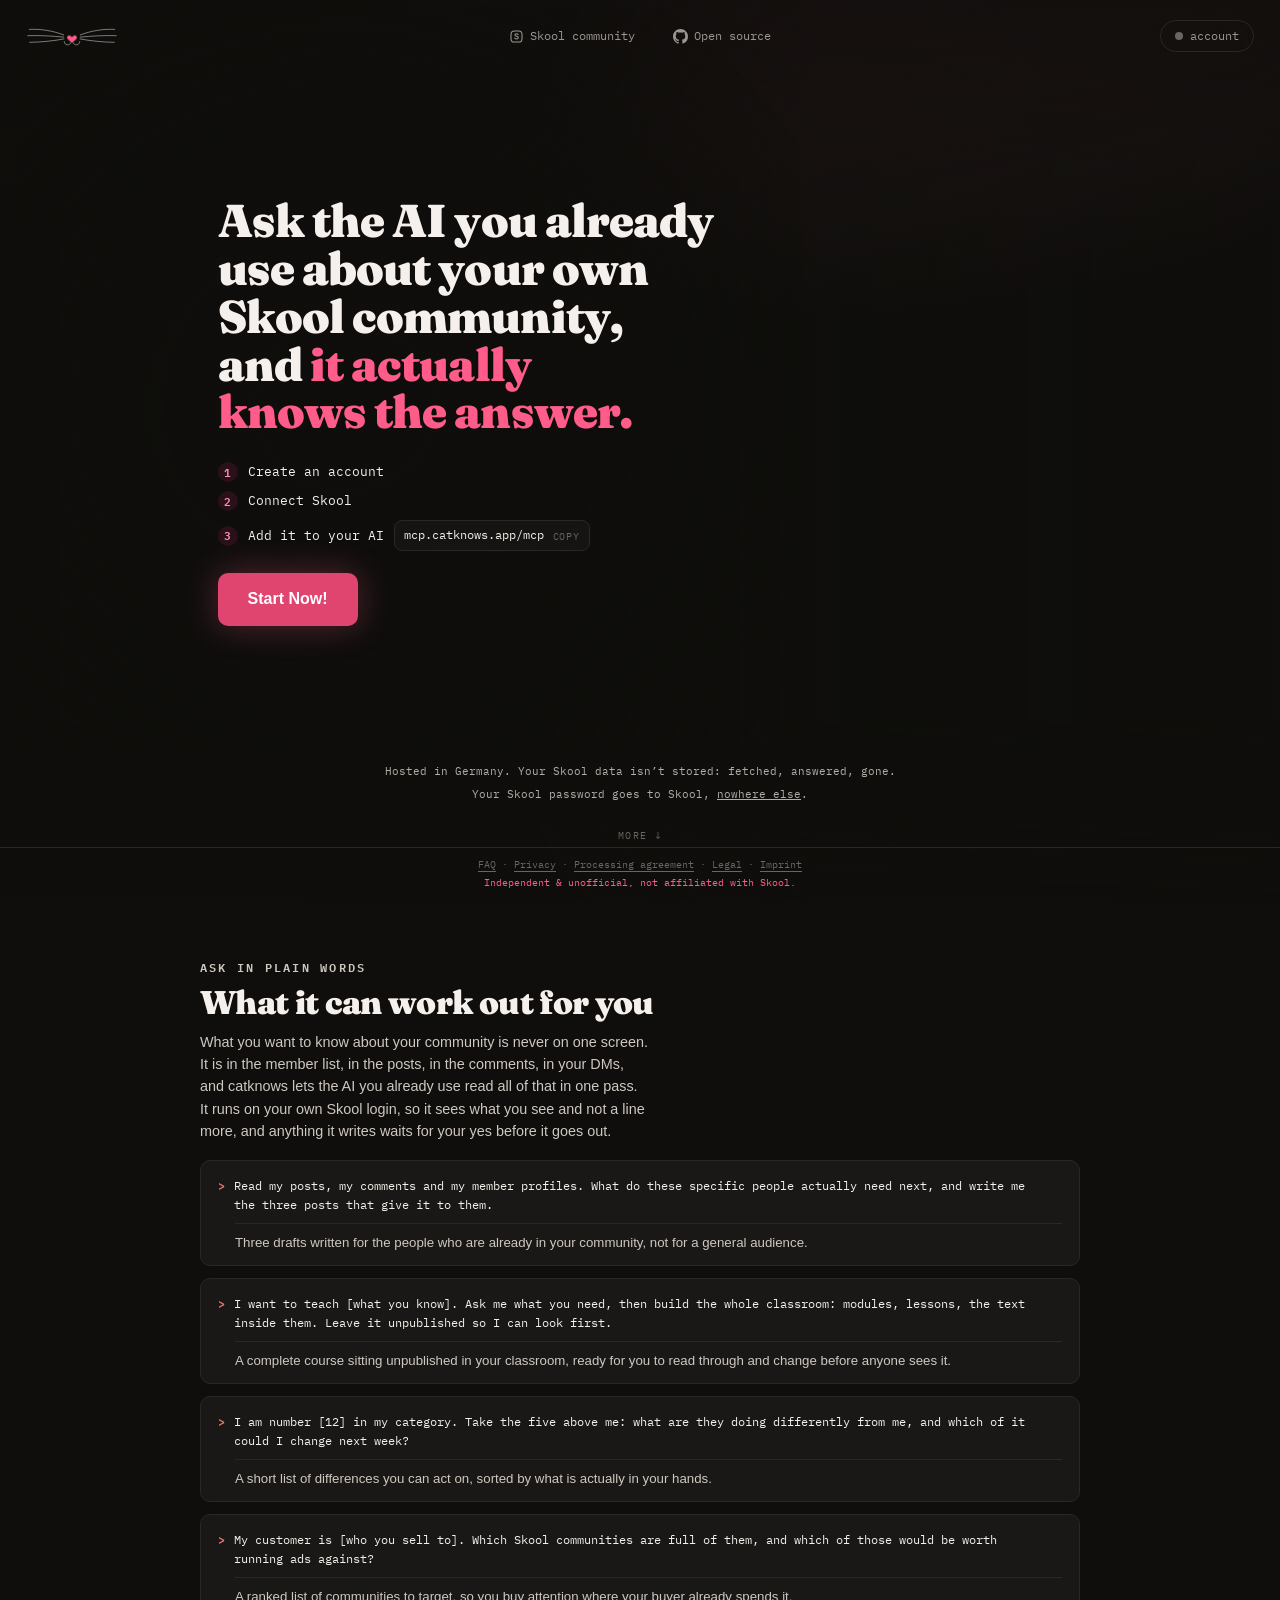
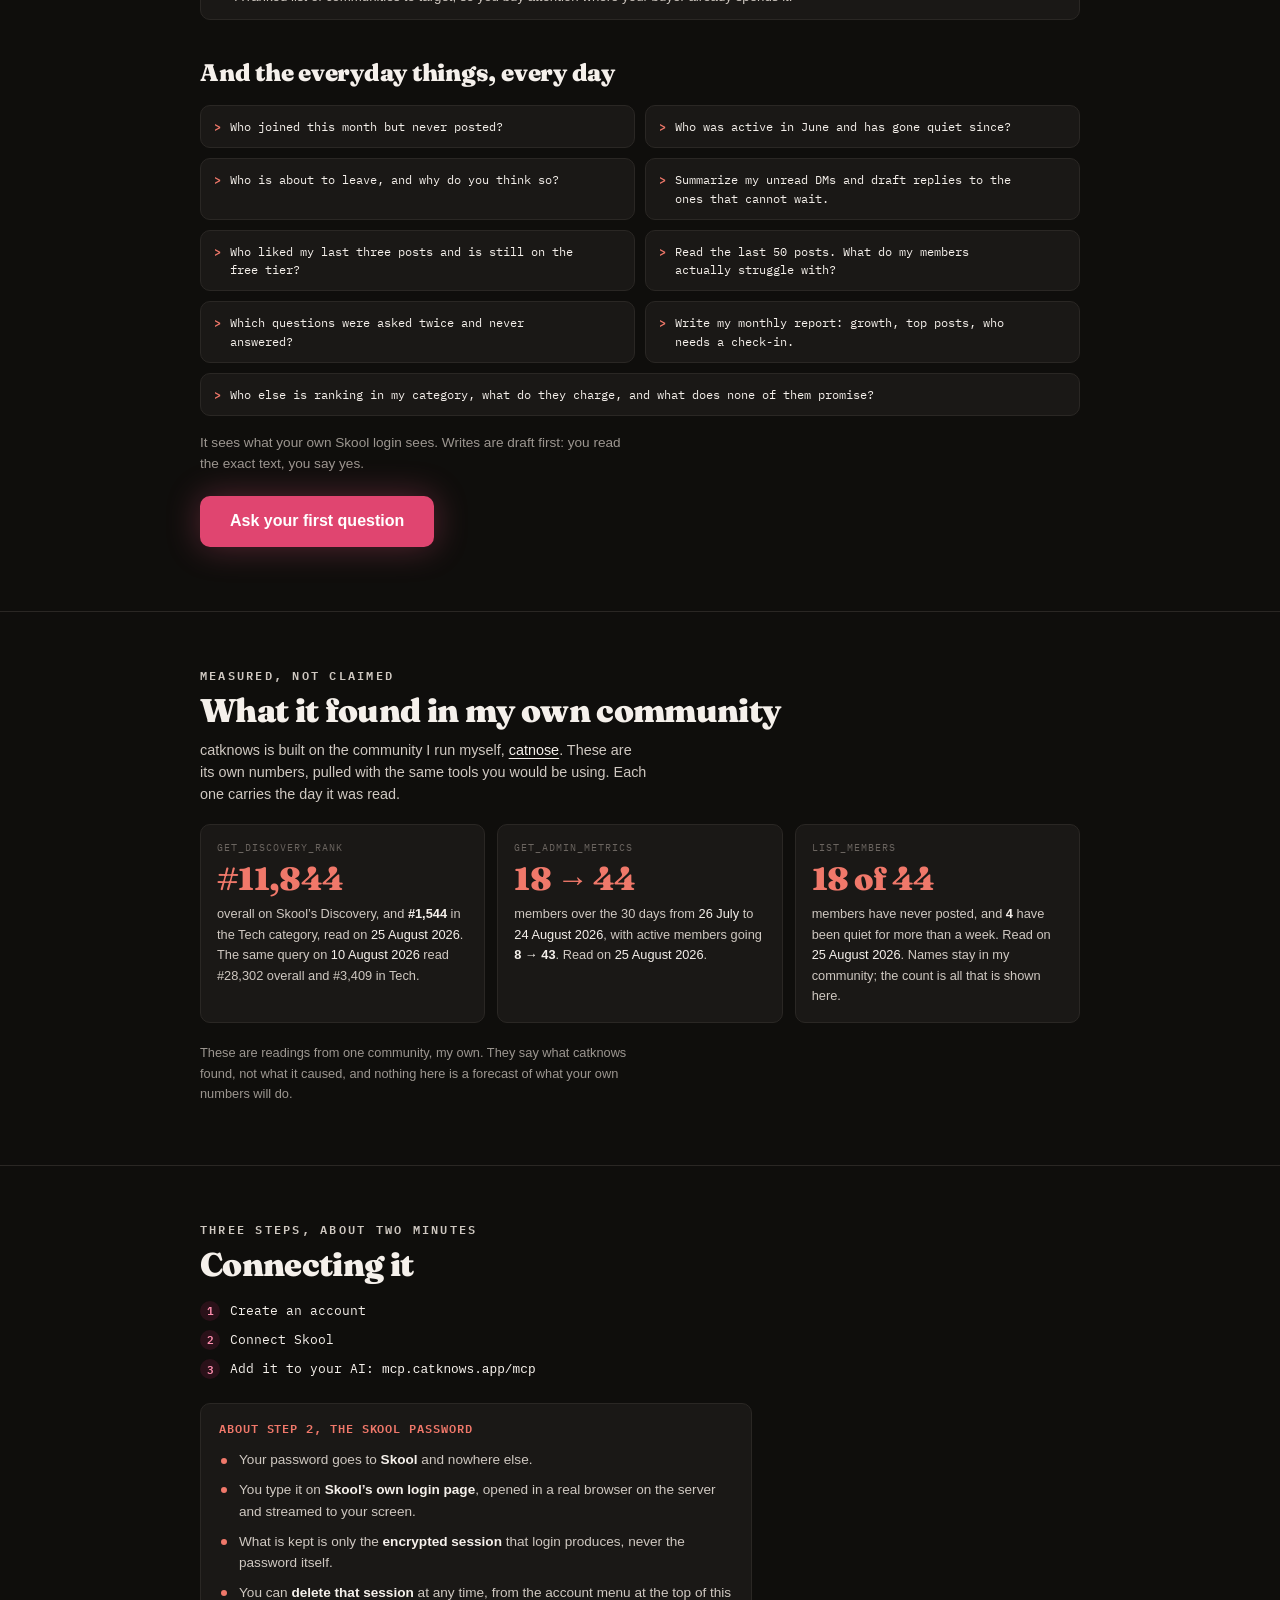
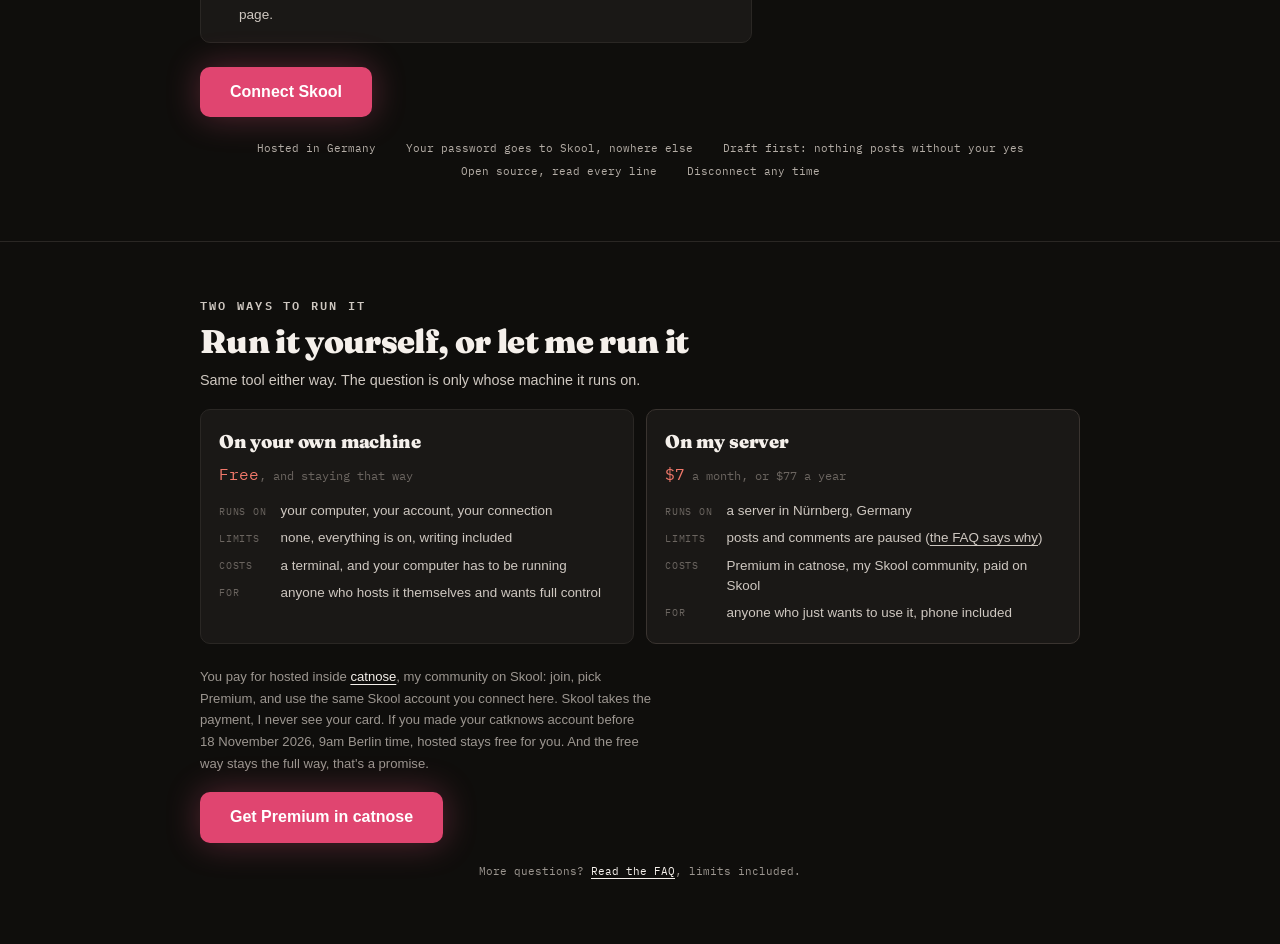
==== deploy/web/index.html @ d08eaffe "web: signed-in visitors without Skool get the connect window from the big buttons, not the registrat" ====
<!DOCTYPE html>
<html lang="en">
<head>
<meta charset="UTF-8">
<meta name="viewport" content="width=device-width, initial-scale=1.0">
<title>catknows. Your Skool data, in your AI</title>
<meta name="description" content="catknows connects your Skool community to the AI you already use. Free while in testing, open source, hosted in Germany. Sign up, confirm your email, connect Skool.">
<style>
/* Tokens: catknows Style Guide v3 (nimcat/docs/design/catknows_style_guide.md)
   §3.1 brand, §3.2 semantic, §3.3 warm-dark neutrals, §3.4 hero glow, §19 dark
   is the default for the website. Fonts per the 2026-08-08 brand data sheet:
   Fraunces (display) + IBM Plex Mono — embedded as data URIs, no CDN (GDPR). */
@font-face {
  font-family: "Fraunces";
  font-weight: 900;
  font-display: swap;
  src: url([data-uri]) format("woff2");
}
@font-face {
  font-family: "IBM Plex Mono";
  font-weight: 400;
  font-display: swap;
  src: url([data-uri]) format("woff2");
}
@font-face {
  font-family: "IBM Plex Mono";
  font-weight: 600;
  font-display: swap;
  src: url([data-uri]) format("woff2");
}
:root {
  --bg: #0F0E0C;
  --card: #1A1816;
  --line: #2A2724;
  --ink: #F5F0EB;
  --dim: #9C9690;
  --muted: #6B6560;
  --brand: #FF5C8A;
  --brand-deep: #E04570;   /* wordmark accent; CTA ground so white text clears 3:1 */
  --coral: #F0786A;        /* "signal from darkness" — the numbers */
  --ok: #2F9E44;
  --warn: #F08C00;
  --serif: "Fraunces", Georgia, serif;
  --mono: "IBM Plex Mono", ui-monospace, Consolas, monospace;
  --ease: cubic-bezier(0.16, 1, 0.3, 1);
}
* { margin: 0; padding: 0; box-sizing: border-box; }
html { height: 100%; }
body {
  min-height: 100dvh;
  display: flex; flex-direction: column;
  font-family: -apple-system, BlinkMacSystemFont, "Segoe UI", sans-serif;
  background:
    radial-gradient(ellipse 120% 70% at 50% -12%,
      rgba(255, 92, 138, 0.10), rgba(240, 120, 106, 0.05) 42%, transparent 70%),
    var(--bg);
  color: var(--ink);
  line-height: 1.55;
}

/* -- the background clip: plays once, then holds its last frame ----------- */
/* Two stacked copies. The clip drifts brighter from start to end, so it has no
   frame that matches its own first one — no cut can hide that. Instead the
   second copy fades in over the last second while the first fades out, and
   they swap roles forever. */
.bg-video {
  position: fixed; inset: 0; width: 100%; height: 100%;
  object-fit: cover; z-index: -2;
  opacity: 0; transition: opacity 900ms linear;
  will-change: opacity;
}
.bg-video.on { opacity: 1; }
.bg-video {
  /* Phones crop to the cat and the desk lamp glow, pushing the clip's own
     chat window off-frame — the copy sits there. Wide screens re-centre. */
  object-position: 50% 88%;
}
@media (min-width: 980px) { .bg-video { object-position: center; } }
/* Two layers: an overall dim, plus a heavier wash on the side the copy sits
   on, so the headline stays readable over the clip's own chat window. */
.bg-veil {
  position: fixed; inset: 0; z-index: -1;
  background:
    linear-gradient(to bottom, rgba(15, 14, 12, 0.96) 0%, rgba(15, 14, 12, 0.93) 55%,
      rgba(15, 14, 12, 0.7) 78%, rgba(15, 14, 12, 0.92) 100%);
}
@media (min-width: 980px) {
  .bg-veil {
    background:
      linear-gradient(to right, rgba(15, 14, 12, 0.93) 0%, rgba(15, 14, 12, 0.88) 42%,
        rgba(15, 14, 12, 0.28) 64%, rgba(15, 14, 12, 0.12) 100%),
      linear-gradient(to bottom, rgba(15, 14, 12, 0.6) 0%, rgba(15, 14, 12, 0.1) 18%,
        rgba(15, 14, 12, 0.1) 80%, rgba(15, 14, 12, 0.7) 100%);
  }
}
/* The hero is one full screen, header to footer. It used to be body itself;
   since the questions section below, body is taller than a screen, and
   `.shell { flex: 1 }` only fills free space — so the screen is fenced here,
   or the hero collapses to its natural height the moment the page scrolls. */
.fold { min-height: 100dvh; display: flex; flex-direction: column; flex: none; }
/* Header and footer span the real viewport corners; only the middle column
   is capped. The middle stays clear for the animated background to come. */
.shell {
  width: 100%; max-width: 640px; margin: 0 auto;
  padding: 0 22px;
  flex: 1; display: flex; flex-direction: column;
}

/* -- header: wordmark top left, account top right, real corners ---------- */
/* Three slots: mark, the two outbound links, account. The middle one is
   centred against the viewport, not against its neighbours. */
header {
  display: grid; grid-template-columns: 1fr auto 1fr; align-items: center;
  padding: 12px clamp(18px, 2vw, 30px) 0;
}
header > .account { justify-self: end; }

.mark { display: block; width: 92px; line-height: 0; padding: 6px 0; }
.mark svg { width: 100%; height: auto; overflow: visible; }
.mark:focus-visible { outline: 2px solid var(--brand); outline-offset: 4px; border-radius: 4px; }

.social {
  display: flex; gap: 16px; align-items: center;
  font-family: var(--mono); font-size: 0.74rem;
}
.social a {
  display: inline-flex; align-items: center; gap: 6px;
  color: var(--dim); text-decoration: none;
  padding: 5px 10px; border-radius: 999px; border: 1px solid transparent;
  transition: color 0.2s ease, border-color 0.2s ease;
}
.social a:hover { color: var(--ink); border-color: var(--line); }
.social svg { width: 15px; height: 15px; flex: 0 0 15px; }

.account { position: relative; }
.account summary {
  list-style: none; cursor: pointer;
  display: inline-flex; align-items: center; gap: 7px;
  border: 1px solid var(--line); border-radius: 999px;
  padding: 6px 14px;
  font-family: var(--mono); font-size: 0.72rem; color: var(--dim);
  transition: border-color 0.2s ease, color 0.2s ease;
}
.account summary::-webkit-details-marker { display: none; }
.account summary:hover { border-color: var(--dim); color: var(--ink); }
.account summary:focus-visible { outline: 2px solid var(--brand); outline-offset: 2px; }
.acct-dot {
  width: 8px; height: 8px; border-radius: 50%;
  background: var(--muted); flex: 0 0 8px;
}
.acct-dot.ok { background: var(--ok); }
.acct-dot.warn { background: var(--warn); }
.acct-panel {
  position: absolute; right: 0; top: calc(100% + 8px); z-index: 10;
  width: 232px;
  background: var(--card); border: 1px solid var(--line); border-radius: 12px;
  padding: 14px;
  font-size: 0.82rem;
}
.acct-panel .who {
  font-family: var(--mono); font-size: 0.72rem; color: var(--dim);
  overflow: hidden; text-overflow: ellipsis; white-space: nowrap;
  margin-bottom: 8px;
}
.acct-panel .state { display: flex; align-items: center; gap: 8px; margin-bottom: 10px; color: var(--dim); }
.acct-btn {
  display: block; width: 100%; text-align: center; text-decoration: none;
  border: 0; cursor: pointer; font: inherit;
  border-radius: 8px; padding: 8px 10px; font-weight: 700; font-size: 0.85rem;
  background: var(--brand-deep); color: #fff;
}
.acct-btn:hover { background: var(--brand); }
.acct-btn:disabled { opacity: 0.6; cursor: default; }
.acct-btn.ghost {
  background: none; border: 1px solid var(--brand); color: var(--brand);
  font-weight: 600;
}
.acct-btn.ghost:hover { background: rgba(255, 92, 138, 0.1); }
.acct-panel form { display: flex; flex-direction: column; gap: 8px; }
.acct-input {
  width: 100%; background: var(--bg); color: var(--ink);
  border: 1px solid var(--line); border-radius: 8px;
  padding: 8px 10px; font-family: var(--mono); font-size: 0.78rem;
}
.acct-input::placeholder { color: var(--muted); }
.acct-input:focus-visible { outline: 2px solid var(--brand); outline-offset: 1px; }
.acct-err { color: #E36A6A; font-size: 0.74rem; display: none; }
.acct-sep {
  display: flex; align-items: center; gap: 8px;
  color: var(--muted); font-family: var(--mono); font-size: 0.64rem;
  margin: 10px 0 8px;
}
.acct-sep::before, .acct-sep::after { content: ""; flex: 1; border-top: 1px solid var(--line); }
.acct-links { margin-top: 4px; font-family: var(--mono); font-size: 0.72rem; }
.acct-links a { color: var(--dim); }
.acct-links a:hover { color: var(--ink); }

/* -- the one screen ------------------------------------------------------ */
main {
  flex: 1; display: flex; flex-direction: column; justify-content: center;
  padding: 12px 0 10px; position: relative;
}
/* A soft pool of ground under the copy. The side-wide veil alone leaves the
   brightest patches of clip at ~2.3:1 behind the smaller type; this lifts
   every line clear of 4.5:1 without dimming the whole frame. */
main::before {
  content: ""; position: absolute; z-index: -1;
  inset: -8% -14% -8% -40%;
  background: radial-gradient(ellipse 68% 62% at 42% 50%,
    rgba(15, 14, 12, 0.9) 0%, rgba(15, 14, 12, 0.74) 48%, rgba(15, 14, 12, 0) 100%);
}

.whisker, .snout {
  fill: none; stroke: var(--ink); stroke-width: 2.6; stroke-linecap: round;
}
.whisker {
  stroke-dasharray: var(--len) var(--len);
  stroke-dashoffset: var(--len);
  animation: draw 2s var(--ease) forwards var(--delay, 0s);
}
.snout {
  stroke-dasharray: 200 200; stroke-dashoffset: 200;
  animation: draw 1.5s var(--ease) forwards 0.4s;
}
.heart {
  fill: var(--brand); opacity: 0;
  transform-box: fill-box; transform-origin: 50% 50%;
  animation: heart-in 0.9s var(--ease) forwards 0.9s,
             beat 2.6s ease-in-out infinite 1.9s;
}
@keyframes draw { to { stroke-dashoffset: 0; } }
@keyframes heart-in { from { opacity: 0; transform: scale(0.4); } to { opacity: 1; transform: scale(1); } }
@keyframes beat {
  0%, 62%, 100% { transform: scale(1); }
  70% { transform: scale(1.12); }
  78% { transform: scale(1.02); }
  86% { transform: scale(1.07); }
}

h1 {
  font-family: var(--serif); font-weight: 900;
  font-size: clamp(2rem, 8.5vw, 3.3rem);
  line-height: 1.04; letter-spacing: -0.02em;
  text-wrap: balance; margin: 8px 0;
}
h1 em { font-style: normal; color: var(--brand); }
.kicker {
  font-family: var(--mono); font-weight: 600; font-size: 0.72rem;
  letter-spacing: 0.18em; color: var(--dim);
}

/* The hero paragraph. Sits on --ink dropped in weight for the same reason the
   steps do: over the clip, --dim measures 2.3:1 on the brightest frames. */
.lede {
  font-size: clamp(0.92rem, 3.4vw, 1.02rem);
  line-height: 1.65; color: #CFC8C1;
  max-width: 54ch; margin: 16px 0 24px;
}

/* Three numbered lines. The counter draws the numerals, so the markup stays a
   plain <ol> and screen readers announce a real list. */
.steps {
  list-style: none; counter-reset: step;
  font-family: var(--mono); font-size: clamp(0.72rem, 2.6vw, 0.8rem);
  color: var(--dim); margin: 18px 0 22px;
  display: flex; flex-direction: column; gap: 9px;
}
.steps li {
  counter-increment: step;
  display: flex; align-items: center; gap: 10px; flex-wrap: wrap;
}
.steps li::before {
  content: counter(step);
  flex: 0 0 20px; height: 20px; border-radius: 50%;
  display: grid; place-items: center;
  /* Solid ground under the numeral: pink on video alone never clears 4.5:1. */
  background: #2A1119; color: #FF8FAF;
  font-size: 0.68rem; font-weight: 600;
}
.steps li > span { color: var(--ink); }
/* Over the clip, --dim is not enough: the brightest patch of video behind the
   copy leaves it at 2.3:1. These sit on --ink instead, dropped in weight. */
.steps, .kicker { color: #CFC8C1; }

.copy {
  display: inline-flex; align-items: center; gap: 9px;
  background: rgba(26, 24, 22, 0.72); color: var(--dim);
  border: 1px solid var(--line); border-radius: 8px;
  padding: 5px 9px; font: inherit; cursor: pointer;
  transition: border-color 0.2s ease, color 0.2s ease;
}
.copy:hover { border-color: var(--brand); color: var(--ink); }
.copy:focus-visible { outline: 2px solid var(--brand); outline-offset: 2px; }
.copy code { font-family: var(--mono); font-size: 0.94em; color: var(--ink); }
.copy-state {
  font-size: 0.82em; color: var(--muted);
  text-transform: uppercase; letter-spacing: 0.08em;
}
.copy-state.done { color: var(--ok); }

.cta {
  display: block; text-align: center; text-decoration: none;
  background: var(--brand-deep); color: #fff;
  font-weight: 700; font-size: 1rem;
  border-radius: 10px; padding: 13px 22px;
  box-shadow: 0 0 34px rgba(255, 92, 138, 0.30);
  transition: background 0.25s ease, box-shadow 0.25s ease, transform 0.25s var(--ease);
}
.cta:hover {
  background: var(--brand);
  box-shadow: 0 0 44px rgba(255, 92, 138, 0.45);
  transform: translateY(-1px);
}
.cta:focus-visible { outline: 2px solid var(--ink); outline-offset: 3px; }

/* Its own scrim: the clip runs bright right here (desk lamp, keyboard glow),
   and small mono type at 0.66rem needs the full 4.5:1. */
/* Three sentences, three slots. They sit side by side when there is room and
   stack whole — a sentence never breaks mid-thought. */
.fineprint {
  position: relative;
  display: flex; flex-wrap: wrap; justify-content: center;
  gap: 4px clamp(16px, 3vw, 40px);
  font-family: var(--mono); font-size: 0.66rem; line-height: 1.8;
  color: #B4ADA6; text-align: center;
  max-width: 108ch; margin: 0 auto;
  padding: 10px clamp(18px, 2vw, 30px);
}
/* Above the scrim, which sits at 0. Without this the flat backdrop below would
   paint straight over the sentences. */
.fineprint > span { text-wrap: balance; position: relative; z-index: 1; }
.fineprint::before {
  /* Two things were wrong here at once, and each hid the other.
     1. z-index:-1 — `.fineprint` is only `position: relative`, so it opens no
        stacking context and the negative index escaped to the root, landing
        beside the -2 video instead of over it.
     2. Even at z-index:0 the scrim was an island: `max-width: 108ch` on the
        parent capped it at ~684px and the horizontal mask faded another 6% off
        each end. The desk's neon strip is wider than that and ran straight
        through the sentences either way.
     So: full bleed, no horizontal mask. Measured after the fix by screenshotting
     this area with the video shown and hidden — 13% of pixels changed before,
     which is what "the clip bleeds through" looks like in numbers. */
  content: ""; position: absolute; z-index: 0;
  top: -6px; bottom: -6px; left: 50%; right: auto;
  width: 100vw; transform: translateX(-50%);
  /* Flat across the middle, soft only at top and bottom — vertically there is
     no text to protect, so the fade cannot expose anything. A horizontal fade
     can, and did. */
  background: linear-gradient(
    to bottom, rgba(15, 14, 12, 0.72), rgba(15, 14, 12, 0.95) 32%,
    rgba(15, 14, 12, 0.95) 68%, rgba(15, 14, 12, 0.72));
}
.fineprint a { color: #B4ADA6; }
.fineprint a:hover { color: var(--ink); }

/* -- footer: full width, centered ----------------------------------------- */
footer {
  border-top: 1px solid var(--line);
  padding: 8px clamp(18px, 2vw, 30px) calc(9px + env(safe-area-inset-bottom));
  font-family: var(--mono); font-size: 0.64rem; line-height: 1.7;
  color: var(--muted); text-align: center;
}
footer a { color: var(--muted); text-underline-offset: 3px; }
footer a:hover { color: var(--ink); }
footer .unofficial { color: var(--brand); }
/* The one hint that the page goes on. Sits over the veil's darkest band, so it
   needs no scrim of its own; bobs unless motion is reduced. */
.more {
  display: block; text-align: center; text-decoration: none;
  font-family: var(--mono); font-size: 0.62rem; letter-spacing: 0.14em;
  color: var(--muted); padding: 14px 0 4px;
  animation: bob 2.6s ease-in-out infinite;
}
.more:hover { color: var(--ink); }
@keyframes bob { 0%, 100% { transform: translateY(0); } 50% { transform: translateY(3px); } }

/* -- below the fold: what can you ask it? --------------------------------- */
/* Opaque ground: the fixed clip and veil sit at z-index -2/-1, so this simply
   slides over them on scroll. The clip's CSS and loop script stay untouched. */
.ask { background: var(--bg); padding: 58px 22px 64px; }
/* 640px was right when this was one column of questions. The proof cards and
   the two run-it-yourself cards are side-by-side blocks and go thin and tall
   at that width, so the shell opens up and the prose inside keeps its own
   measure via max-width on the paragraphs. */
.ask-shell { max-width: 880px; margin: 0 auto; }
.ask h2 {
  font-family: var(--serif); font-weight: 900;
  font-size: clamp(1.45rem, 5.4vw, 2.05rem);
  line-height: 1.08; letter-spacing: -0.02em;
  text-wrap: balance; margin: 8px 0 10px;
}
.ask-lead { color: #CFC8C1; font-size: 0.9rem; max-width: 56ch; margin: 0 0 18px; }
/* Each question is a button: click copies it, the same pattern as the MCP
   endpoint above. Set in mono with a prompt sign, like what you type to your AI. */
.prompts { display: grid; grid-template-columns: 1fr 1fr; gap: 10px; list-style: none; }
.prompts li { display: contents; }
.prompts li:last-child button { grid-column: 1 / -1; }
.prompts button {
  display: flex; align-items: baseline; gap: 9px; width: 100%;
  text-align: left; cursor: pointer;
  background: var(--card); color: var(--ink);
  border: 1px solid var(--line); border-radius: 10px;
  padding: 11px 13px;
  font-family: var(--mono); font-size: 0.76rem; line-height: 1.5;
  transition: border-color 0.2s ease;
}
.prompts button::before { content: ">"; color: var(--coral); font-weight: 600; }
.prompts button::after {
  content: attr(data-state); margin-left: auto; align-self: center;
  font-size: 0.62rem; letter-spacing: 0.08em; text-transform: uppercase;
  color: var(--muted); opacity: 0; transition: opacity 0.2s ease;
}
.prompts button:hover { border-color: var(--brand); }
.prompts button:hover::after, .prompts button.done::after { opacity: 1; }
.prompts button.done::after { color: var(--ok); }
.prompts button:focus-visible { outline: 2px solid var(--brand); outline-offset: 2px; }
.ask-note { color: var(--dim); font-size: 0.85rem; margin: 16px 0 22px; max-width: 58ch; }
/* Below the fold .cta is a button in a wide column, not the single action of a
   full screen, so it takes its label's width instead of the whole shell. */
.ask .cta, .connect .cta, .ways .cta { display: inline-block; padding: 13px 30px; }
@media (max-width: 700px) {
  .ask .cta, .connect .cta, .ways .cta { display: block; padding: 13px 22px; }
}

/* The four big questions. Same copy-on-click button as .prompts, but each one
   is a whole job, so it runs full width with its result underneath. */
.jobs { list-style: none; display: grid; gap: 12px; margin: 0 0 34px; }
.jobs > li {
  background: var(--card); border: 1px solid var(--line); border-radius: 10px;
  padding: 4px 4px 12px;
}
.jobs button {
  display: flex; align-items: baseline; gap: 9px; width: 100%;
  text-align: left; cursor: pointer;
  background: none; color: var(--ink); border: 0;
  padding: 11px 13px 8px;
  font-family: var(--mono); font-size: 0.76rem; line-height: 1.55;
}
.jobs button::before { content: ">"; color: var(--coral); font-weight: 600; flex: 0 0 auto; }
.jobs button::after {
  content: attr(data-state); margin-left: auto; align-self: flex-start;
  font-size: 0.62rem; letter-spacing: 0.08em; text-transform: uppercase;
  color: var(--muted); opacity: 0; transition: opacity 0.2s ease;
  flex: 0 0 auto;
}
.jobs > li:hover { border-color: var(--brand); }
.jobs > li:hover button::after, .jobs button.done::after { opacity: 1; }
.jobs button.done::after { color: var(--ok); }
.jobs button:focus-visible { outline: 2px solid var(--brand); outline-offset: -2px; border-radius: 8px; }
/* The result, set apart from the question so the two never read as one block. */
.job-out {
  color: #CFC8C1; font-size: 0.83rem; line-height: 1.6;
  margin: 0 13px 0 30px; padding-top: 8px;
  border-top: 1px solid var(--line);
}
.ask-sub {
  font-family: var(--serif); font-weight: 900;
  font-size: clamp(1.15rem, 4vw, 1.5rem);
  letter-spacing: -0.01em; margin: 0 0 14px;
}

/* -- 3. the proof ---------------------------------------------------------- */
.proof { background: var(--bg); border-top: 1px solid var(--line); padding: 54px 22px 60px; }
.proof h2, .connect h2, .ways h2 {
  font-family: var(--serif); font-weight: 900;
  font-size: clamp(1.45rem, 5.4vw, 2.05rem);
  line-height: 1.08; letter-spacing: -0.02em;
  text-wrap: balance; margin: 8px 0 10px;
}
.ask-lead a { color: var(--ink); text-underline-offset: 3px; }
.ask-lead a:hover { color: var(--brand); }
.proof-grid { display: grid; gap: 12px; grid-template-columns: repeat(3, 1fr); }
.proof-card {
  background: var(--card); border: 1px solid var(--line); border-radius: 10px;
  padding: 15px 16px 16px;
}
.proof-tool {
  font-family: var(--mono); font-size: 0.62rem; letter-spacing: 0.1em;
  text-transform: uppercase; color: var(--muted); margin-bottom: 8px;
}
/* The number is the point of the card, so it is the only thing set in coral. */
.proof-num {
  font-family: var(--serif); font-weight: 900;
  font-size: clamp(1.6rem, 5.5vw, 2rem); line-height: 1;
  letter-spacing: -0.02em; color: var(--coral); margin-bottom: 9px;
}
.proof-cap { color: #CFC8C1; font-size: 0.8rem; line-height: 1.6; }
.proof-cap strong { color: var(--ink); font-weight: 600; }
.proof-cap time { color: var(--ink); white-space: nowrap; }
.proof-note {
  color: var(--dim); font-size: 0.8rem; line-height: 1.6;
  max-width: 62ch; margin: 20px 0 0;
}

/* -- 4. connect ------------------------------------------------------------ */
.connect { background: var(--bg); border-top: 1px solid var(--line); padding: 54px 22px 60px; }
/* Below the fold the steps sit on solid ground, so they take the plain --dim
   the hero could not use over the video. */
.steps-connect { color: var(--dim); margin: 18px 0 24px; }
.pwcard {
  background: var(--card); border: 1px solid var(--line); border-radius: 10px;
  padding: 16px 18px; margin-bottom: 24px; max-width: 62ch;
}
.pwcard h3 {
  font-family: var(--mono); font-size: 0.72rem; letter-spacing: 0.08em;
  text-transform: uppercase; color: var(--coral); margin-bottom: 11px;
}
.pwlist { list-style: none; display: grid; gap: 8px; }
.pwlist li {
  color: #CFC8C1; font-size: 0.85rem; line-height: 1.6;
  padding-left: 20px; position: relative;
}
.pwlist li::before {
  content: ""; position: absolute; left: 2px; top: 0.62em;
  width: 6px; height: 6px; border-radius: 50%; background: var(--coral);
}
.pwlist strong { color: var(--ink); font-weight: 600; }

/* -- 5. two ways to run it ------------------------------------------------- */
.ways { background: var(--bg); border-top: 1px solid var(--line); padding: 54px 22px 64px; }
/* stretch: the two cards are a pair, so a shorter one must not look like the
   lesser option just because its text ran out sooner. */
.ways-grid { display: grid; gap: 12px; grid-template-columns: 1fr 1fr; align-items: stretch; }
.way {
  background: var(--card); border: 1px solid var(--line); border-radius: 10px;
  padding: 18px 18px 20px;
}
/* No "recommended" badge and no visual winner: the two are a choice, not a
   ladder. The hosted card is marked only because it is the one this site runs. */
.way-hosted { border-color: #3A3430; }
.way h3 {
  font-family: var(--serif); font-weight: 900; font-size: 1.15rem;
  letter-spacing: -0.01em; margin-bottom: 4px;
}
.way-price {
  font-family: var(--mono); font-size: 1.02rem; color: var(--coral);
  margin-bottom: 15px;
}
.way-price span { color: var(--muted); font-size: 0.72rem; }
.way-facts { display: grid; grid-template-columns: auto 1fr; gap: 7px 14px; }
.way-facts dt {
  font-family: var(--mono); font-size: 0.62rem; letter-spacing: 0.08em;
  text-transform: uppercase; color: var(--muted); padding-top: 0.25em;
}
.way-facts dd { color: #CFC8C1; font-size: 0.84rem; line-height: 1.5; }
.way-facts a { color: #CFC8C1; text-underline-offset: 3px; }
.way-facts a:hover { color: var(--ink); }
.ways-note {
  color: var(--dim); font-size: 0.82rem; line-height: 1.65;
  max-width: 62ch; margin: 22px 0 0;
}
.ways-note a { color: var(--ink); text-underline-offset: 3px; }
.ways-note a:hover { color: var(--brand); }
.ways .cta { margin-top: 18px; }
/* Like .fineprint, minus its scrim: this sits on solid ground. */
.trust {
  display: flex; flex-wrap: wrap; justify-content: center;
  gap: 4px clamp(14px, 2.5vw, 30px);
  font-family: var(--mono); font-size: 0.66rem; line-height: 1.8;
  color: #B4ADA6; text-align: center; margin: 22px auto 0;
}
.trust span { text-wrap: balance; }
.faqline {
  text-align: center; margin-top: 20px;
  font-family: var(--mono); font-size: 0.7rem; color: var(--dim);
}
.faqline a { color: var(--ink); text-underline-offset: 3px; }
.faqline a:hover { color: var(--brand); }

/* -- the streamed Skool login, in a modal on this page -------------------- */
.modal {
  position: fixed; inset: 0; z-index: 50;
  background: rgba(6, 5, 5, 0.74);
  display: flex; align-items: center; justify-content: center;
  padding: 18px;
}
.modal[hidden] { display: none; }
.modal-card {
  background: var(--card); border: 1px solid var(--line); border-radius: 12px;
  /* Narrow while it is only the explainer; widens once the stream is up. */
  width: min(560px, 100%); max-height: 94dvh; overflow: auto;
  padding: 16px 18px;
}
.modal-card:has(#sstage:not([hidden])) { width: min(920px, 100%); }
.modal-head { display: flex; justify-content: space-between; align-items: center; margin-bottom: 8px; }
.modal-head strong { font-family: var(--serif); font-weight: 900; font-size: 1.15rem; }
.modal-x {
  background: none; border: 0; color: var(--dim);
  font-size: 1.5rem; line-height: 1; cursor: pointer; padding: 2px 8px;
}
.modal-x:hover, .modal-x:focus-visible { color: var(--ink); }
.modal-note { color: var(--dim); font-size: 0.82rem; margin-bottom: 12px; max-width: 70ch; }
.modal-note strong { color: var(--ink); }
#sstage { border: 1px solid var(--line); border-radius: 8px; overflow: hidden; background: #060505; }
#sstage[hidden] { display: none; }
/* The streamed frame is ~1280x800; cap its height so the card never needs a
   scrollbar — the rest of the card is ~180px, so 68dvh leaves room. */
#sstage img {
  display: block; width: 100%; max-height: 68dvh;
  object-fit: contain; touch-action: none;
}
.modal-msg { font-family: var(--mono); font-size: 0.76rem; color: var(--dim); margin-top: 10px; min-height: 1.3em; }
.modal-msg.ok { color: #5DBE72; }
.modal-msg.bad { color: #E36A6A; }
/* .acct-btn is sized for the narrow account popover; in the wide modal it
   only needs to be as big as its label. */
#sstart { width: auto; display: inline-block; padding: 7px 14px; font-size: 0.8rem; }

/* -- wide screens: the copy sits inboard, the clip's chat keeps the right --- */
@media (min-width: 980px) {
  .shell { max-width: none; padding-left: 0; padding-right: 0; }
  main {
    /* Pushed off the left edge — it was hugging the viewport — while the
       headline gets enough width to keep "in your AI." on one line. */
    margin-left: clamp(80px, 17vw, 300px);
    max-width: min(40vw, 545px);
  }
  h1 { font-size: clamp(2.7rem, 3.6vw, 4.1rem); }
  .kicker { font-size: 0.78rem; }
  .steps { font-size: 0.8rem; }
  .cta { display: inline-block; align-self: start; padding: 14px 30px; }
}

/* The heart nose from the mark, as the pointer. Inline SVG in a data: URI —
   no extra file, no route. The 32px cap is what browsers accept; the hotspot
   sits at the heart's dip so the click point is where the tip looks. */
body {
  cursor: url("data:image/svg+xml,%3Csvg xmlns='http://www.w3.org/2000/svg' width='39' height='39' viewBox='0 0 26 26'%3E%3Cpath d='M13 7.4C11.6 5.7 9.3 5 8 6.4c-1.4 1.4-.4 3.4 5 6.8 5.4-3.4 6.4-5.4 5-6.8-1.3-1.4-3.6-.7-5 1z' fill='%23FF5C8A' stroke='%230F0E0C' stroke-width='1.1'/%3E%3C/svg%3E") 20 11, auto;
}
a, button, summary, [role="button"] {
  cursor: url("data:image/svg+xml,%3Csvg xmlns='http://www.w3.org/2000/svg' width='45' height='45' viewBox='0 0 26 26'%3E%3Cpath d='M13 7.4C11.6 5.7 9.3 5 8 6.4c-1.4 1.4-.4 3.4 5 6.8 5.4-3.4 6.4-5.4 5-6.8-1.3-1.4-3.6-.7-5 1z' fill='%23FF4F7E' stroke='%23F5F0EB' stroke-width='1.2'/%3E%3C/svg%3E") 23 12, pointer;
}
input, textarea { cursor: text; }

@media (prefers-reduced-motion: reduce) {
  .whisker, .snout, .heart { animation: none; stroke-dashoffset: 0; opacity: 1; }
  .cta { transition: none; }
  .more { animation: none; }
}
/* Phones: the three-slot header does not fit, so the labels go and the icons
   tuck in beside the mark. */
@media (max-width: 700px) {
  header { grid-template-columns: auto 1fr auto; gap: 10px; }
  .mark { width: 66px; }
  .social { justify-self: start; gap: 4px; font-size: 0; }
  .social a { padding: 6px; gap: 0; }
  .social span { display: none; }
  .social svg { width: 17px; height: 17px; flex-basis: 17px; }
  .prompts { grid-template-columns: 1fr; }
  /* Three proof cards side by side would be ~110px wide on a phone; the
     numbers are the whole point, so they stack instead of shrinking. */
  .proof-grid { grid-template-columns: 1fr; }
  .ways-grid { grid-template-columns: 1fr; }
}
/* Tablets: the proof cards still fit two-up before they have to stack. */
@media (min-width: 701px) and (max-width: 900px) {
  .proof-grid { grid-template-columns: 1fr 1fr; }
}
@media (max-width: 400px) {
  .shell { padding-left: 18px; padding-right: 18px; }
}
</style>
</head>
<body>

<!-- Ping-pong loop: forward then reversed, so the seam is invisible and it runs
     forever. Muted + playsinline is what allows autoplay at all. src sits
     directly on the tag: iOS Safari is flaky about autoplay with <source>
     children — the narrow phone cut is swapped in by script below. -->
<video class="bg-video" id="bgv-a" src="/media/header-loop.mp4" poster="/media/header-poster.jpg"
       autoplay muted playsinline preload="auto" aria-hidden="true"></video>
<video class="bg-video" id="bgv-b" src="/media/header-loop.mp4"
       muted playsinline preload="auto" aria-hidden="true"></video>
<div class="bg-veil" aria-hidden="true"></div>
<div class="fold">

<header>
  <!-- The mark alone, corner-sized. The full wordmark used to sit here; the
       headline carries the name now, so the corner just needs the face. -->
  <a class="mark" href="/" aria-label="catknows — home">
    <svg viewBox="0 0 500 200" aria-hidden="true">
      <path class="whisker" style="--len:210;--delay:0s"    d="M18 62 C 80 58, 148 70, 205 92"/>
      <path class="whisker" style="--len:200;--delay:0.1s"  d="M10 96 C 76 94, 146 98, 205 104"/>
      <path class="whisker" style="--len:214;--delay:0.2s"  d="M20 132 C 82 132, 150 124, 206 114"/>
      <path class="whisker" style="--len:210;--delay:0.05s" d="M482 62 C 420 58, 352 70, 295 92"/>
      <path class="whisker" style="--len:200;--delay:0.15s" d="M490 96 C 424 94, 354 98, 295 104"/>
      <path class="whisker" style="--len:214;--delay:0.25s" d="M480 132 C 418 132, 350 124, 294 114"/>
      <path class="snout" d="M250 108 C 250 132, 240 146, 226 146 C 214 146, 208 137, 208 128"/>
      <path class="snout" d="M250 108 C 250 132, 260 146, 274 146 C 286 146, 292 137, 292 128"/>
      <path class="heart" d="M250 104 C 243 96, 232 92, 226 99 C 219 106, 224 116, 250 132
                             C 276 116, 281 106, 274 99 C 268 92, 257 96, 250 104 Z"/>
    </svg>
  </a>

  <nav class="social" aria-label="catknows elsewhere">
    <a href="https://www.skool.com/cat-knows-1423/about" target="_blank" rel="noopener"
       aria-label="The catknows Skool community">
      <!-- Our own rounded-tile glyph, not Skool's logo: the page states it is
           independent & unofficial, and their mark in our header would read as
           a partnership. Naming them in the label is fine; wearing their mark
           is not. -->
      <svg viewBox="0 0 24 24" aria-hidden="true" fill="none" stroke="currentColor"
           stroke-width="1.7" stroke-linejoin="round">
        <rect x="3.2" y="3.2" width="17.6" height="17.6" rx="5.4"/>
        <path d="M14.6 9.1c-.5-.9-1.5-1.4-2.6-1.4-1.5 0-2.5.8-2.5 1.9 0 2.6 5.4 1.3 5.4 4.1
                 0 1.3-1.2 2.2-2.9 2.2-1.3 0-2.4-.5-2.9-1.5" stroke-linecap="round"/>
      </svg>
      <span>Skool community</span>
    </a>
    <a href="https://github.com/nklsschroeer707/catknows" target="_blank" rel="noopener"
       aria-label="catknows on GitHub">
      <svg viewBox="0 0 16 16" aria-hidden="true" fill="currentColor">
        <path d="M8 0C3.58 0 0 3.58 0 8c0 3.54 2.29 6.53 5.47 7.59.4.07.55-.17.55-.38
          0-.19-.01-.82-.01-1.49-2.01.37-2.53-.49-2.69-.94-.09-.23-.48-.94-.82-1.13
          -.28-.15-.68-.52-.01-.53.63-.01 1.08.58 1.23.82.72 1.21 1.87.87 2.33.66
          .07-.52.28-.87.51-1.07-1.78-.2-3.64-.89-3.64-3.95 0-.87.31-1.59.82-2.15
          -.08-.2-.36-1.02.08-2.12 0 0 .67-.21 2.2.82.64-.18 1.32-.27 2-.27s1.36.09 2 .27
          c1.53-1.04 2.2-.82 2.2-.82.44 1.1.16 1.92.08 2.12.51.56.82 1.27.82 2.15
          0 3.07-1.87 3.75-3.65 3.95.29.25.54.73.54 1.48 0 1.07-.01 1.93-.01 2.2
          0 .21.15.46.55.38A8.01 8.01 0 0 0 16 8c0-4.42-3.58-8-8-8Z"/>
      </svg>
      <span>Open source</span>
    </a>
  </nav>

  <details class="account" id="account">
    <summary aria-label="Account menu">
      <span class="acct-dot" id="acct-dot"></span> account
    </summary>
    <div class="acct-panel" id="acct-panel">
      <!-- default: not signed in; the script swaps this after /auth/status -->
      <form id="login-form">
        <input class="acct-input" type="email" name="email" placeholder="email"
               required autocomplete="email">
        <input class="acct-input" type="password" name="password" placeholder="password"
               required autocomplete="current-password">
        <button class="acct-btn" type="submit">Sign in</button>
        <div class="acct-err" id="login-err" role="alert"></div>
      </form>
      <div class="acct-sep">new here?</div>
      <a class="acct-btn ghost" href="/auth/login?register=1" data-popup>Create account</a>
      <div class="acct-links" style="margin-top:8px">
        <a href="/auth/login" data-popup>Forgot password?</a>
      </div>
    </div>
  </details>
</header>

<div class="shell">

<main>
  <h1>Ask the AI you already use about your own Skool community, and
      <em>it actually knows the answer.</em></h1>

  <!-- The typed demo is gone: the background clip now shows a real catknows
       conversation, so a second mock chat only competed with it. -->

  <!-- The three steps and the copyable MCP link are back on the first screen
       (Niklas 2026-11-14, as in 675fbee): the visitor who already knows what
       catknows is should not have to scroll for the one thing they came for.
       The longer pitch moved down into "What it can work out for you". -->
  <ol class="steps">
    <li><span>Create an account</span></li>
    <li><span>Connect Skool</span></li>
    <li>
      <span>Add it to your AI</span>
      <button type="button" class="copy" id="copy-mcp"
              data-url="https://mcp.catknows.app/mcp">
        <code>mcp.catknows.app/mcp</code>
        <span class="copy-state" id="copy-state" aria-live="polite">copy</span>
      </button>
    </li>
  </ol>

  <a class="cta" href="/auth/login?register=1">Start Now!</a>
</main>

</div>

<!-- The small print rides above the footer: it has to stay on the page, but it
     was making the hero block long enough to fight the headline. -->
<p class="fineprint">
  <span>Hosted in Germany. Your Skool data isn&rsquo;t stored: fetched, answered, gone.</span>
  <span>Your Skool password goes to Skool, <a href="/privacy">nowhere else</a>.</span>
</p>

<a class="more" href="#ask">MORE &darr;</a>

<footer>
  <nav>
    <a href="/faq">FAQ</a> &middot;
    <a href="/privacy">Privacy</a> &middot;
    <a href="/dpa">Processing agreement</a> &middot;
    <a href="/legal">Legal</a> &middot;
    <a href="/impressum">Imprint</a>
  </nav>
  <p class="unofficial">Independent &amp; unofficial, not affiliated with Skool.</p>
</footer>
</div>

<!-- Below the fold. A section after the footer is odd markup, but the footer
     is the hero screen's bottom edge and that screen is measured to the pixel;
     moving it under this section would change what every visitor sees first. -->
<section class="ask" id="ask" aria-labelledby="ask-title">
  <div class="ask-shell">
    <p class="kicker">ASK IN PLAIN WORDS</p>
    <h2 id="ask-title">What it can work out for you</h2>
    <p class="ask-lead">What you want to know about your community is never on
       one screen. It is in the member list, in the posts, in the comments, in
       your DMs, and catknows lets the AI you already use read all of that in
       one pass. It runs on your own Skool login, so it sees what you see and
       not a line more, and anything it writes waits for your yes before it
       goes out.</p>

    <!-- The four big ones: each is a whole job, so each gets its own card with
         the result spelled out underneath. Click still copies the question,
         same handler as the short list below. -->
    <ol class="jobs">
      <li>
        <button type="button" data-state="copy">Read my posts, my comments and my member profiles. What do these specific people actually need next, and write me the three posts that give it to them.</button>
        <p class="job-out">Three drafts written for the people who are already in your community, not for a general audience.</p>
      </li>
      <li>
        <button type="button" data-state="copy">I want to teach [what you know]. Ask me what you need, then build the whole classroom: modules, lessons, the text inside them. Leave it unpublished so I can look first.</button>
        <p class="job-out">A complete course sitting unpublished in your classroom, ready for you to read through and change before anyone sees it.</p>
      </li>
      <li>
        <button type="button" data-state="copy">I am number [12] in my category. Take the five above me: what are they doing differently from me, and which of it could I change next week?</button>
        <p class="job-out">A short list of differences you can act on, sorted by what is actually in your hands.</p>
      </li>
      <li>
        <button type="button" data-state="copy">My customer is [who you sell to]. Which Skool communities are full of them, and which of those would be worth running ads against?</button>
        <p class="job-out">A ranked list of communities to target, so you buy attention where your buyer already spends it.</p>
      </li>
    </ol>

    <h3 class="ask-sub">And the everyday things, every day</h3>
    <ul class="prompts">
      <li><button type="button" data-state="copy">Who joined this month but never posted?</button></li>
      <li><button type="button" data-state="copy">Who was active in June and has gone quiet since?</button></li>
      <li><button type="button" data-state="copy">Who is about to leave, and why do you think so?</button></li>
      <li><button type="button" data-state="copy">Summarize my unread DMs and draft replies to the ones that cannot wait.</button></li>
      <li><button type="button" data-state="copy">Who liked my last three posts and is still on the free tier?</button></li>
      <li><button type="button" data-state="copy">Read the last 50 posts. What do my members actually struggle with?</button></li>
      <li><button type="button" data-state="copy">Which questions were asked twice and never answered?</button></li>
      <li><button type="button" data-state="copy">Write my monthly report: growth, top posts, who needs a check-in.</button></li>
      <li><button type="button" data-state="copy">Who else is ranking in my category, what do they charge, and what does none of them promise?</button></li>
    </ul>
    <p class="ask-note">It sees what your own Skool login sees. Writes are
       draft first: you read the exact text, you say yes.</p>
    <a class="cta" href="/auth/login?register=1">Ask your first question</a>
  </div>
</section>

<!-- 3. The proof. Every number below was pulled with catknows itself, out of
     catnose, which is my own community — not a customer's. Each block carries
     the date it was measured, so it ages honestly instead of hardening into a
     claim. -->
<section class="proof" id="proof" aria-labelledby="proof-title">
  <div class="ask-shell">
    <p class="kicker">MEASURED, NOT CLAIMED</p>
    <h2 id="proof-title">What it found in my own community</h2>
    <p class="ask-lead">catknows is built on the community I run myself,
       <a href="https://www.skool.com/cat-knows-1423/about" target="_blank" rel="noopener">catnose</a>.
       These are its own numbers, pulled with the same tools you would be
       using. Each one carries the day it was read.</p>

    <div class="proof-grid">
      <article class="proof-card">
        <p class="proof-tool">get_discovery_rank</p>
        <p class="proof-num">#11,844</p>
        <p class="proof-cap">overall on Skool&rsquo;s Discovery, and
           <strong>#1,544</strong> in the Tech category, read on
           <time datetime="2026-08-25">25 August 2026</time>. The same query on
           <time datetime="2026-08-10">10 August 2026</time> read
           #28,302 overall and #3,409 in Tech.</p>
      </article>

      <article class="proof-card">
        <p class="proof-tool">get_admin_metrics</p>
        <p class="proof-num">18 &rarr; 44</p>
        <p class="proof-cap">members over the 30 days from
           <time datetime="2026-07-26">26 July</time> to
           <time datetime="2026-08-24">24 August 2026</time>, with active
           members going <strong>8 &rarr; 43</strong>. Read on
           <time datetime="2026-08-25">25 August 2026</time>.</p>
      </article>

      <article class="proof-card">
        <p class="proof-tool">list_members</p>
        <p class="proof-num">18 of 44</p>
        <p class="proof-cap">members have never posted, and
           <strong>4</strong> have been quiet for more than a week. Read on
           <time datetime="2026-08-25">25 August 2026</time>. Names stay in my
           community; the count is all that is shown here.</p>
      </article>
    </div>

    <p class="proof-note">These are readings from one community, my own. They
       say what catknows found, not what it caused, and nothing here is a
       forecast of what your own numbers will do.</p>
  </div>
</section>

<!-- 4. Connect. The measured drop-off: 534 visits to this page against 12 to
     the connect step, and two users who stopped at the Skool password prompt.
     So the worry gets answered here, where it starts, not on the FAQ page. -->
<section class="connect" id="connect" aria-labelledby="connect-title">
  <div class="ask-shell">
    <p class="kicker">THREE STEPS, ABOUT TWO MINUTES</p>
    <h2 id="connect-title">Connecting it</h2>

    <!-- Same three steps as the first screen; the copy button lives up there
         (one id, one handler), here the link is just shown. -->
    <ol class="steps steps-connect">
      <li><span>Create an account</span></li>
      <li><span>Connect Skool</span></li>
      <li><span>Add it to your AI: <code>mcp.catknows.app/mcp</code></span></li>
    </ol>

    <!-- Step 2 is where people stop, so it gets answered in full. -->
    <div class="pwcard">
      <h3>About step 2, the Skool password</h3>
      <ul class="pwlist">
        <li>Your password goes to <strong>Skool</strong> and nowhere else.</li>
        <li>You type it on <strong>Skool&rsquo;s own login page</strong>, opened
            in a real browser on the server and streamed to your screen.</li>
        <li>What is kept is only the <strong>encrypted session</strong> that
            login produces, never the password itself.</li>
        <li>You can <strong>delete that session</strong> at any time, from the
            account menu at the top of this page.</li>
      </ul>
    </div>

    <a class="cta" href="/auth/login?register=1">Connect Skool</a>
    <p class="trust">
      <span>Hosted in Germany</span>
      <span>Your password goes to Skool, nowhere else</span>
      <span>Draft first: nothing posts without your yes</span>
      <span>Open source, read every line</span>
      <span>Disconnect any time</span>
    </p>
  </div>
</section>

<!-- 5. Two honest ways to run it. Not a tier ladder: the free one is the full
     one. $7 buys the machine it runs on, not more features. Paid through the
     catnose community on Skool since 2026-11-14 (catknows/billing.py). -->
<section class="ways" id="pricing" aria-labelledby="ways-title">
  <div class="ask-shell">
    <p class="kicker">TWO WAYS TO RUN IT</p>
    <h2 id="ways-title">Run it yourself, or let me run it</h2>
    <p class="ask-lead">Same tool either way. The question is only whose
       machine it runs on.</p>

    <div class="ways-grid">
      <article class="way">
        <h3>On your own machine</h3>
        <p class="way-price">Free<span>, and staying that way</span></p>
        <dl class="way-facts">
          <dt>Runs on</dt>
          <dd>your computer, your account, your connection</dd>
          <dt>Limits</dt>
          <dd>none, everything is on, writing included</dd>
          <dt>Costs</dt>
          <dd>a terminal, and your computer has to be running</dd>
          <dt>For</dt>
          <dd>anyone who hosts it themselves and wants full control</dd>
        </dl>
      </article>

      <article class="way way-hosted">
        <h3>On my server</h3>
        <p class="way-price">$7<span> a month, or $77 a year</span></p>
        <dl class="way-facts">
          <dt>Runs on</dt>
          <dd>a server in N&uuml;rnberg, Germany</dd>
          <dt>Limits</dt>
          <dd>posts and comments are paused
              (<a href="/faq">the FAQ says why</a>)</dd>
          <dt>Costs</dt>
          <dd>Premium in catnose, my Skool community, paid on Skool</dd>
          <dt>For</dt>
          <dd>anyone who just wants to use it, phone included</dd>
        </dl>
      </article>
    </div>

    <p class="ways-note">You pay for hosted inside
       <a href="https://www.skool.com/cat-knows-1423/about" target="_blank" rel="noopener">catnose</a>,
       my community on Skool: join, pick Premium, and use the same Skool account
       you connect here. Skool takes the payment, I never see your card. If you
       made your catknows account before 18 November 2026, 9am Berlin time, hosted
       stays free for you. And the free way stays the full way, that's a promise.</p>
    <a class="cta" href="https://www.skool.com/cat-knows-1423/about" target="_blank" rel="noopener">Get Premium in catnose</a>
    <p class="faqline">More questions? <a href="/faq">Read the FAQ</a>, limits included.</p>
  </div>
</section>

<!-- The streamed Skool login, without leaving this page. Same protocol as
     /connect, which stays available as the fallback. -->
<div class="modal" id="skool-modal" hidden>
  <div class="modal-card" role="dialog" aria-modal="true" aria-labelledby="skool-title">
    <div class="modal-head">
      <strong id="skool-title">Connect Skool</strong>
      <button class="modal-x" id="skool-close" aria-label="Close">&times;</button>
    </div>
    <p class="modal-note">
      A browser opens <strong>on the server</strong> and is streamed here. You log
      in to Skool inside it: email and password, or Google/Apple. Your
      password goes to Skool, nowhere else. What is kept is only the session
      cookie the login produces, encrypted.
    </p>
    <p><button class="acct-btn" id="sstart" type="button">Open the streamed login</button></p>
    <div id="sstage" hidden><img id="sscreen" alt="Skool login, streamed from the server" tabindex="0"></div>
    <div id="smsg" class="modal-msg"></div>
  </div>
</div>

<script>
(function () {
  /* -- popup hand-back ------------------------------------------------------
     Register/forgot open in a small named window. When that flow finishes,
     Keycloak lands the popup back on this page: recognize the window name,
     refresh the opener (it picks up the new cookie) and close. */
  if (window.name === 'catknows-auth' && window.opener) {
    try { window.opener.location.reload(); } catch (e) {}
    window.close();
  }

  var reduce = window.matchMedia('(prefers-reduced-motion: reduce)').matches;

  /* Cross-faded loop across two <video> elements. The clip ends brighter than
     it starts, so restarting it in place jumps; instead the idle copy starts
     underneath and the pair swap opacity over the last second.
     reduced motion: no playback at all, just the first frame. */
  var vids = [document.getElementById('bgv-a'), document.getElementById('bgv-b')];
  if (vids[0] && vids[1]) {
    var FADE = 0.9; /* seconds — matches the CSS transition */

    /* Phones get the lighter cut. Set before play: swapping src mid-playback
       restarts the clip. A <source media=…> would not work — that attribute
       is honoured for <picture>, not for <video>. */
    if (window.matchMedia('(max-width: 820px)').matches) {
      vids[0].src = '/media/header-loop-mobile.mp4';
      vids[1].src = '/media/header-loop-mobile.mp4';
    }

    vids[0].classList.add('on');

    if (reduce) {
      vids[0].removeAttribute('autoplay');
      vids[0].pause();
      vids[1].remove();
    } else {
      var live = 0;
      var play = function (v) {
        v.muted = true; /* property, not just attribute — old Safari quirk */
        var p = v.play();
        if (p && p.catch) p.catch(function () {});
      };

      /* One timeupdate handler for both: whoever is live and near the end
         hands over. timeupdate fires ~4x a second, which is enough. */
      var handover = function () {
        var cur = vids[live];
        if (cur.paused || !cur.duration) return;
        if (cur.currentTime < cur.duration - FADE) return;
        var next = vids[1 - live];
        if (!next.paused) return; /* already handed over */
        next.currentTime = 0;
        play(next);
        next.classList.add('on');
        cur.classList.remove('on');
        live = 1 - live;
        /* Park the old one once it is invisible, ready for its next turn. */
        setTimeout(function () { cur.pause(); cur.currentTime = 0; }, FADE * 1000);
      };
      vids[0].addEventListener('timeupdate', handover);
      vids[1].addEventListener('timeupdate', handover);

      vids[0].addEventListener('loadedmetadata', function () { play(vids[0]); });
      play(vids[0]);

      var once = function () {
        if (vids[live].paused) play(vids[live]);
        document.removeEventListener('touchstart', once);
      };
      document.addEventListener('touchstart', once, { passive: true });
    }
  }

  /* -- copy the MCP endpoint ----------------------------------------------
     navigator.clipboard needs a secure context; over plain http (or an old
     browser) it is undefined, so fall back to selecting the text instead of
     failing silently. */
  var copyBtn = document.getElementById('copy-mcp');
  if (copyBtn) {
    var state = document.getElementById('copy-state');
    copyBtn.addEventListener('click', function () {
      var url = copyBtn.getAttribute('data-url');
      var done = function () {
        state.textContent = 'copied';
        state.classList.add('done');
        setTimeout(function () {
          state.textContent = 'copy';
          state.classList.remove('done');
        }, 2000);
      };
      if (navigator.clipboard && window.isSecureContext) {
        navigator.clipboard.writeText(url).then(done, function () {
          state.textContent = 'press ctrl+c';
        });
      } else {
        var r = document.createRange();
        r.selectNodeContents(copyBtn.querySelector('code'));
        var s = window.getSelection();
        s.removeAllRanges();
        s.addRange(r);
        state.textContent = 'press ctrl+c';
      }
    });
  }

  /* -- the example questions: a click copies the question ----------------
     Both lists share this: the four job cards and the short everyday list.
     The ">" and the copy/copied label are ::before/::after, so they are not
     in textContent and cannot end up on the clipboard. */
  Array.prototype.forEach.call(document.querySelectorAll('.prompts button, .jobs button'), function (b) {
    b.addEventListener('click', function () {
      var done = function () {
        b.setAttribute('data-state', 'copied');
        b.classList.add('done');
        setTimeout(function () {
          b.setAttribute('data-state', 'copy');
          b.classList.remove('done');
        }, 2000);
      };
      var fallback = function () {
        var r = document.createRange();
        r.selectNodeContents(b);
        var s = window.getSelection();
        s.removeAllRanges();
        s.addRange(r);
        b.setAttribute('data-state', 'press ctrl+c');
      };
      if (navigator.clipboard && window.isSecureContext) {
        navigator.clipboard.writeText(b.textContent.trim()).then(done, fallback);
      } else {
        fallback();
      }
    });
  });

  /* -- account button: ask the server who we are --------------------------
     /auth/status is read-only and never errors for anonymous visitors.
     If it's missing (old server) or unreachable, the default panel —
     Create account / Log in — is already correct for a stranger. */
  var esc = function (s) {
    var d = document.createElement('div');
    d.textContent = s || '';
    return d.innerHTML;
  };
  fetch('/auth/status', { credentials: 'same-origin' })
    .then(function (r) { return r.ok ? r.json() : null; })
    .then(function (st) {
      if (!st || !st.signed_in) return;
      /* Signed in already: the big buttons would land on the registration
         form again (Mindy, 2026-11-18). Let them connect Skool instead. */
      if (!st.skool_connected) {
        document.querySelectorAll('a.cta[href*="register=1"]').forEach(function (a) {
          a.setAttribute('href', '#');
          a.setAttribute('data-connect-skool', '');
        });
      }
      var dot = document.getElementById('acct-dot');
      var panel = document.getElementById('acct-panel');
      var who = '<div class="who">' + esc(st.email) + '</div>';
      if (st.skool_connected) {
        dot.className = 'acct-dot ok';
        panel.innerHTML = who +
          '<div class="state"><span class="acct-dot ok"></span> Skool connected</div>' +
          '<div class="acct-links">' +
          '<a href="#" data-connect-skool>Reconnect</a> &middot; ' +
          '<a href="#" data-disconnect-skool>Disconnect</a> &middot; ' +
          '<a href="/auth/logout">Log out</a></div>';
      } else {
        dot.className = 'acct-dot warn';
        panel.innerHTML = who +
          '<div class="state"><span class="acct-dot warn"></span> Skool not connected yet</div>' +
          '<button class="acct-btn" type="button" data-connect-skool>Connect Skool</button>' +
          '<div class="acct-links" style="margin-top:8px"><a href="/auth/logout">Log out</a></div>';
      }
    })
    .catch(function () { /* stranger default stands */ });

  /* -- inline sign-in ------------------------------------------------------ */
  var lf = document.getElementById('login-form');
  if (lf) lf.addEventListener('submit', function (e) {
    e.preventDefault();
    var err = document.getElementById('login-err');
    var btn = lf.querySelector('button');
    err.style.display = 'none';
    btn.disabled = true;
    fetch('/auth/password', {
      method: 'POST',
      credentials: 'same-origin',
      body: new URLSearchParams(new FormData(lf))
    }).then(function (r) { return r.json(); })
      .then(function (j) {
        if (j.ok) { location.reload(); return; }
        err.textContent = j.error || 'Sign-in failed.';
        err.style.display = 'block';
        btn.disabled = false;
      })
      .catch(function () {
        err.textContent = 'Could not reach the server.';
        err.style.display = 'block';
        btn.disabled = false;
      });
  });

  /* register / forgot: small window, the page stays put */
  Array.prototype.forEach.call(document.querySelectorAll('[data-popup]'), function (a) {
    a.addEventListener('click', function (e) {
      var w = window.open(a.href, 'catknows-auth', 'width=520,height=780');
      if (w) e.preventDefault(); /* blocked popup → plain navigation */
    });
  });

  /* opening the panel puts the cursor in the email field */
  document.getElementById('account').addEventListener('toggle', function () {
    if (this.open) {
      var f = this.querySelector('input[name="email"]');
      if (f) f.focus();
    }
  });

  /* -- Skool: the streamed login, in a modal on this page -------------------
     Same wire protocol as /connect (ready / frame / done / error out,
     mouse+key gestures in). /connect stays as the fallback page. */
  var modal = document.getElementById('skool-modal');
  var sstage = document.getElementById('sstage');
  var simg = document.getElementById('sscreen');
  var smsg = document.getElementById('smsg');
  var sstart = document.getElementById('sstart');
  var sws = null, ssize = null;

  function ssay(t, cls) { smsg.textContent = t; smsg.className = 'modal-msg ' + (cls || ''); }
  function ssend(m) { if (sws && sws.readyState === 1) sws.send(JSON.stringify(m)); }
  function sat(e) {
    var r = simg.getBoundingClientRect();
    var t = (e.touches && e.touches[0]) || e;
    return { x: (t.clientX - r.left) / r.width * ssize.width,
             y: (t.clientY - r.top) / r.height * ssize.height };
  }
  function openSkool() {
    document.getElementById('account').open = false;
    modal.hidden = false;
    sstage.hidden = true;
    sstart.disabled = false;
    ssay('');
  }
  function closeSkool() {
    if (sws) { try { ssend({ type: 'bye' }); sws.close(); } catch (e) {} sws = null; }
    modal.hidden = true;
    sstage.hidden = true;
  }

  sstart.addEventListener('click', function () {
    sstart.disabled = true;
    ssay('Starting a browser on the server…');
    sws = new WebSocket((location.protocol === 'https:' ? 'wss://' : 'ws://') +
                        location.host + '/connect/ws');
    sws.onmessage = function (ev) {
      var m = JSON.parse(ev.data);
      if (m.type === 'ready') {
        ssize = { width: m.width, height: m.height };
        sstage.hidden = false;
        ssay('Log in to Skool in the window above.');
        simg.focus();
      } else if (m.type === 'frame') {
        simg.src = 'data:image/jpeg;base64,' + m.data;
      } else if (m.type === 'done') {
        sstage.hidden = true;
        var who = m.skool ? ' as ' + m.skool : '';
        if (m.mismatch) {
          ssay('Connected' + who + ' — note this is a different email than your ' +
               'catknows account. If that was not intended, disconnect and connect again.');
        } else {
          ssay('Connected' + who + '. Your Skool session is stored, encrypted.', 'ok');
          setTimeout(function () { location.reload(); }, 1400);
        }
      } else if (m.type === 'error') {
        ssay(m.message, 'bad');
        sstart.disabled = false;
      }
    };
    sws.onclose = function () {
      if (!/ok|bad/.test(smsg.className)) ssay('Stream closed.');
      sstart.disabled = false;
    };
    sws.onerror = function () { ssay('Connection failed.', 'bad'); sstart.disabled = false; };
  });

  /* pointer and touch both map to the same mouse events server-side */
  simg.addEventListener('pointerdown', function (e) {
    e.preventDefault(); simg.focus();
    var p = sat(e); ssend({ type: 'mousePressed', x: p.x, y: p.y });
  });
  simg.addEventListener('pointerup', function (e) {
    e.preventDefault();
    var p = sat(e); ssend({ type: 'mouseReleased', x: p.x, y: p.y });
  });
  simg.addEventListener('pointermove', function (e) {
    if (e.buttons) { var p = sat(e); ssend({ type: 'mouseMoved', x: p.x, y: p.y }); }
  });
  simg.addEventListener('wheel', function (e) {
    e.preventDefault();
    var p = sat(e);
    ssend({ type: 'scroll', x: p.x, y: p.y, deltaX: e.deltaX, deltaY: e.deltaY });
  }, { passive: false });
  simg.addEventListener('keydown', function (e) {
    e.preventDefault();
    ssend({ type: 'keyDown', key: e.key, code: e.code, keyCode: e.keyCode,
            text: e.key.length === 1 ? e.key : '' });
  });
  simg.addEventListener('keyup', function (e) {
    e.preventDefault();
    ssend({ type: 'keyUp', key: e.key, code: e.code, keyCode: e.keyCode });
  });

  /* the popover's buttons are injected after the status call → delegate */
  document.addEventListener('click', function (e) {
    var t = e.target.closest && e.target.closest('[data-connect-skool],[data-disconnect-skool]');
    if (!t) return;
    e.preventDefault();
    if (t.hasAttribute('data-connect-skool')) { openSkool(); return; }
    if (!confirm('Delete the stored Skool session? The tools stop working until you connect again.')) return;
    fetch('/session/delete', { method: 'POST', credentials: 'same-origin' })
      .then(function () { location.reload(); });
  });
  document.getElementById('skool-close').addEventListener('click', closeSkool);
  modal.addEventListener('click', function (e) { if (e.target === modal) closeSkool(); });
  document.addEventListener('keydown', function (e) {
    if (e.key === 'Escape' && !modal.hidden) closeSkool();
  });
})();
</script>
</body>
</html>
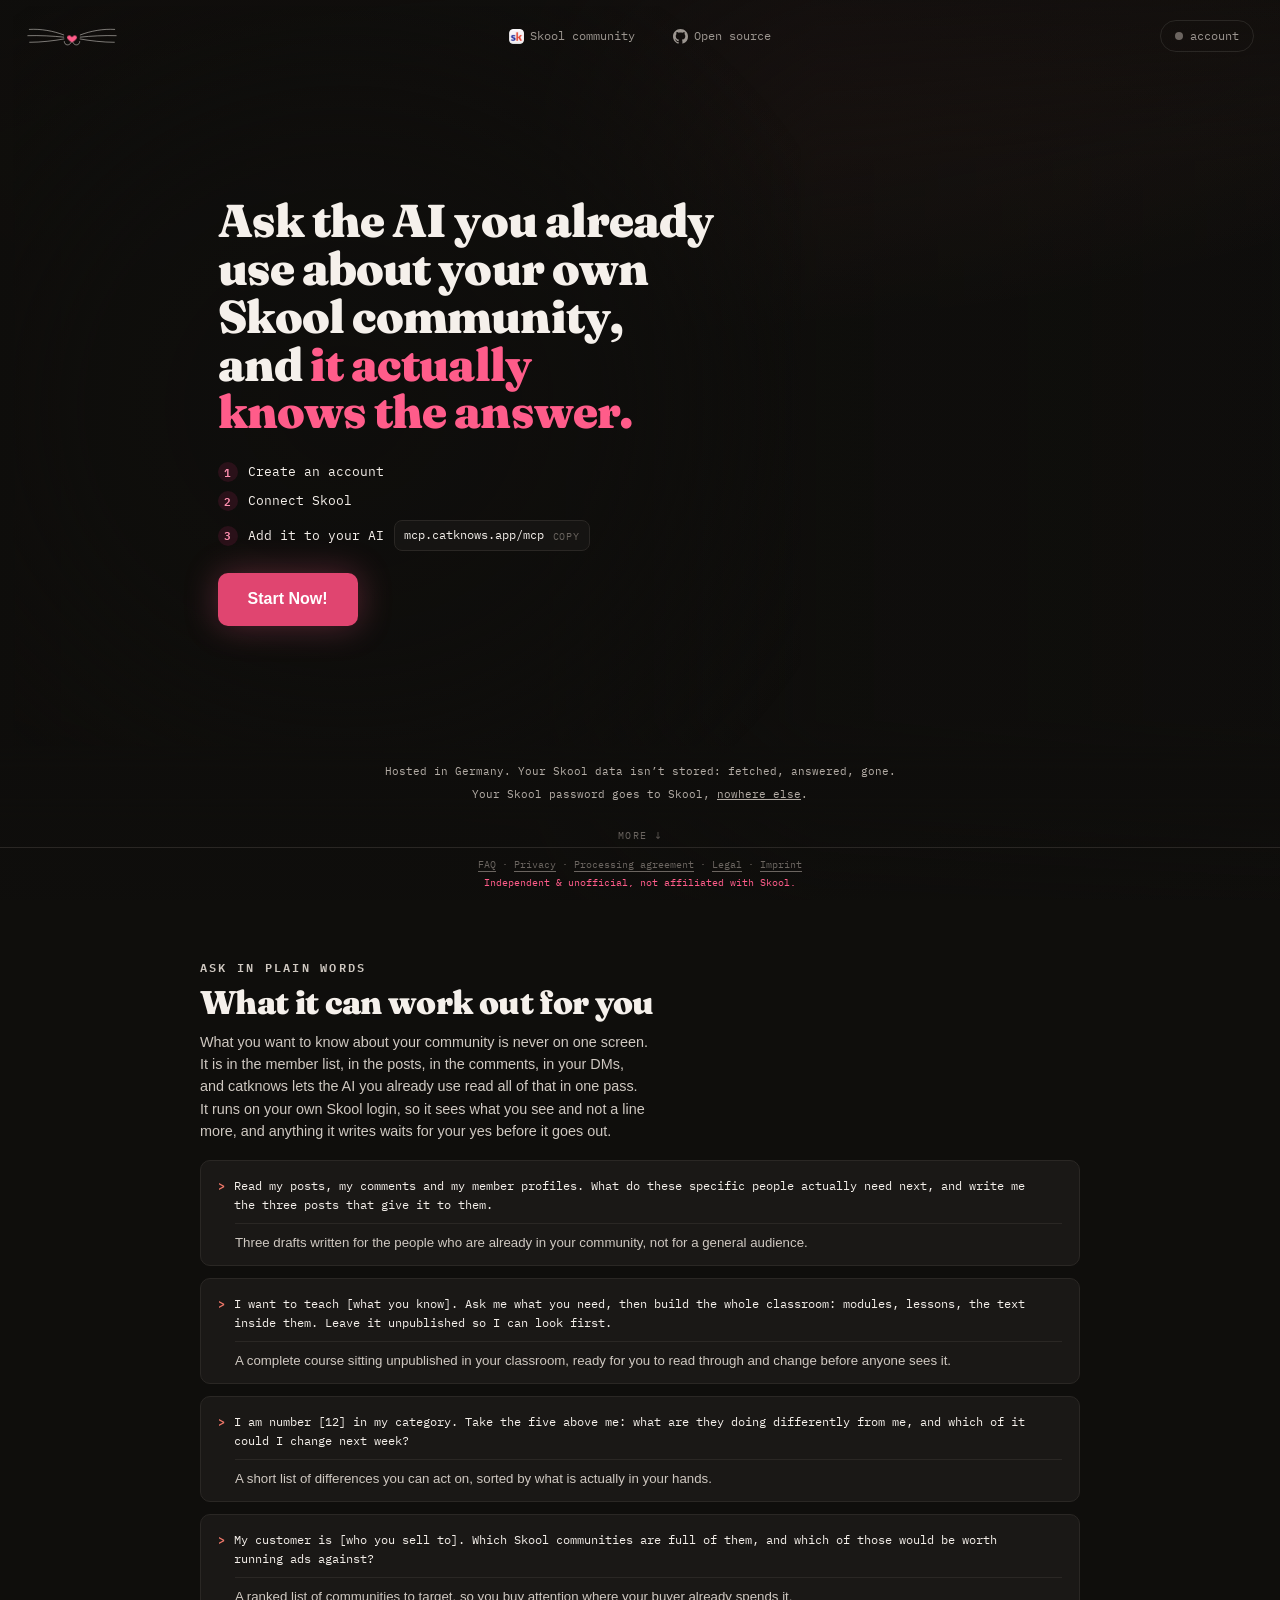
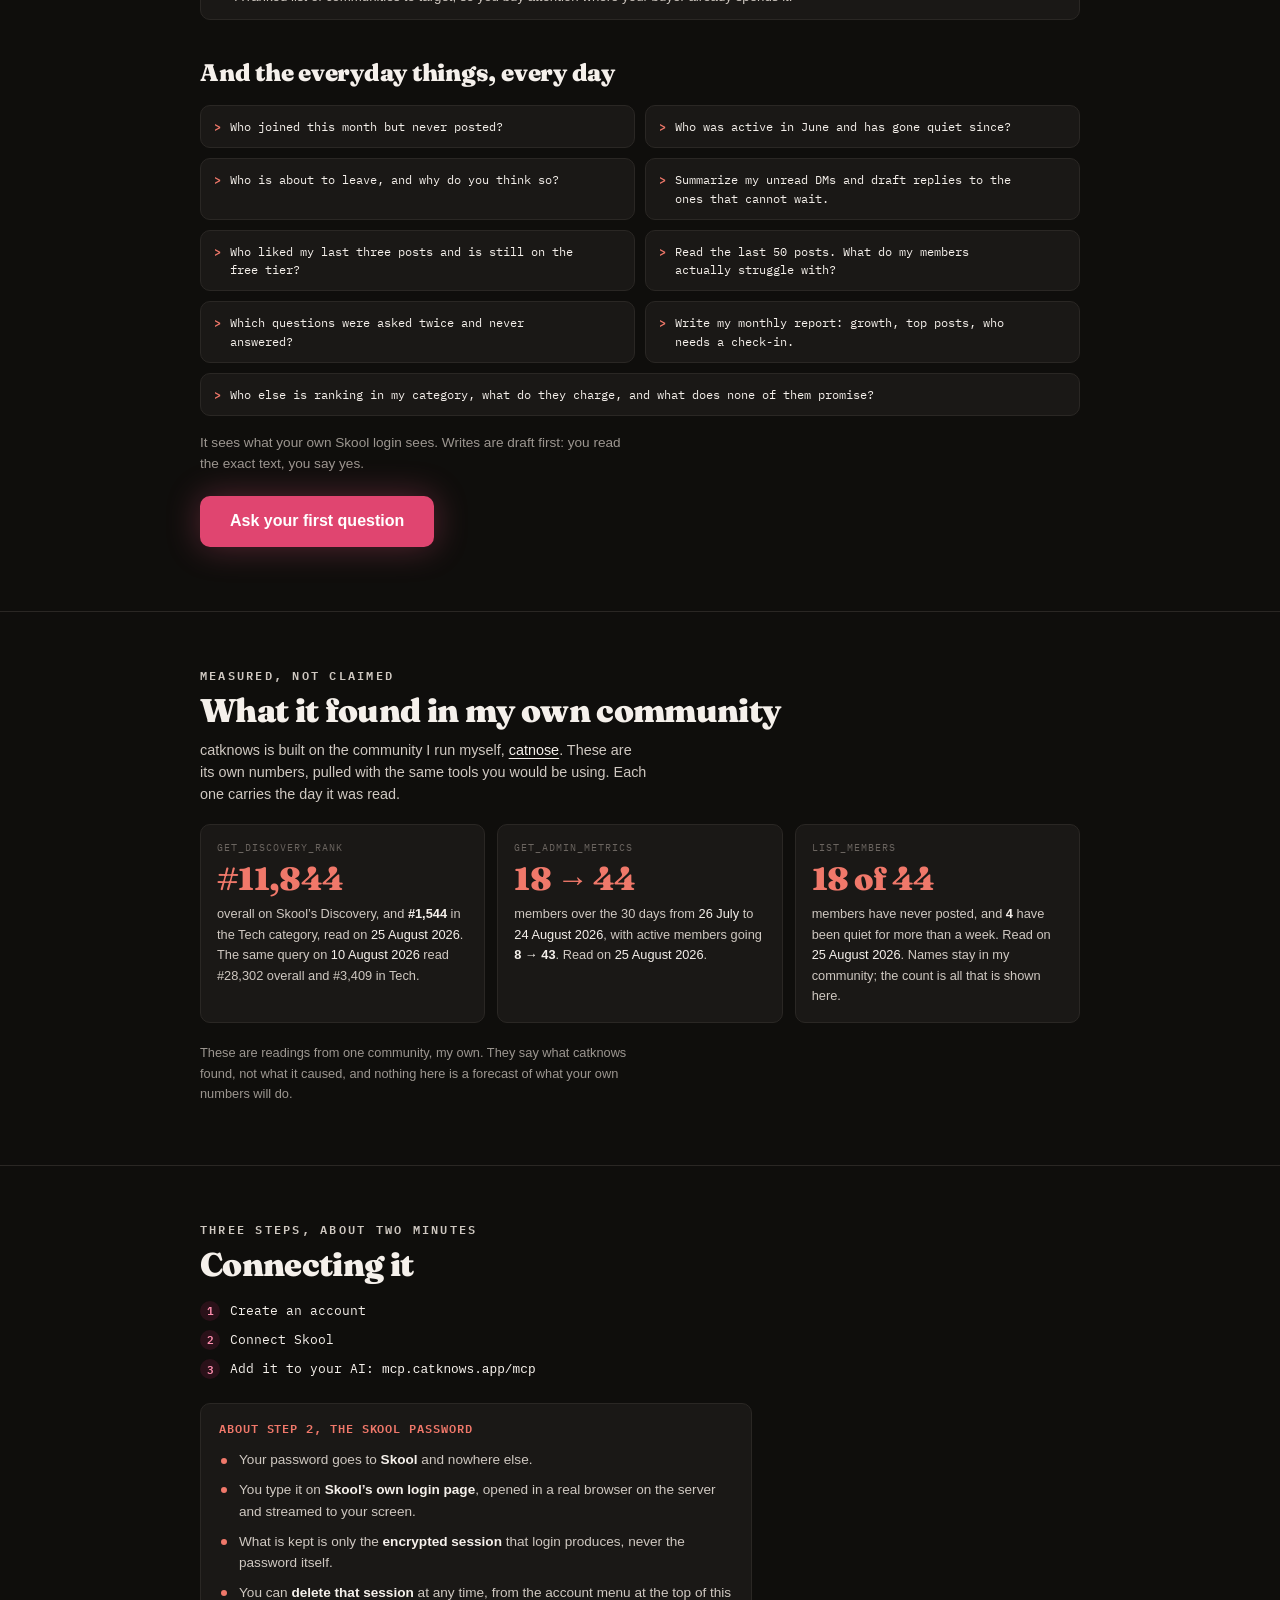
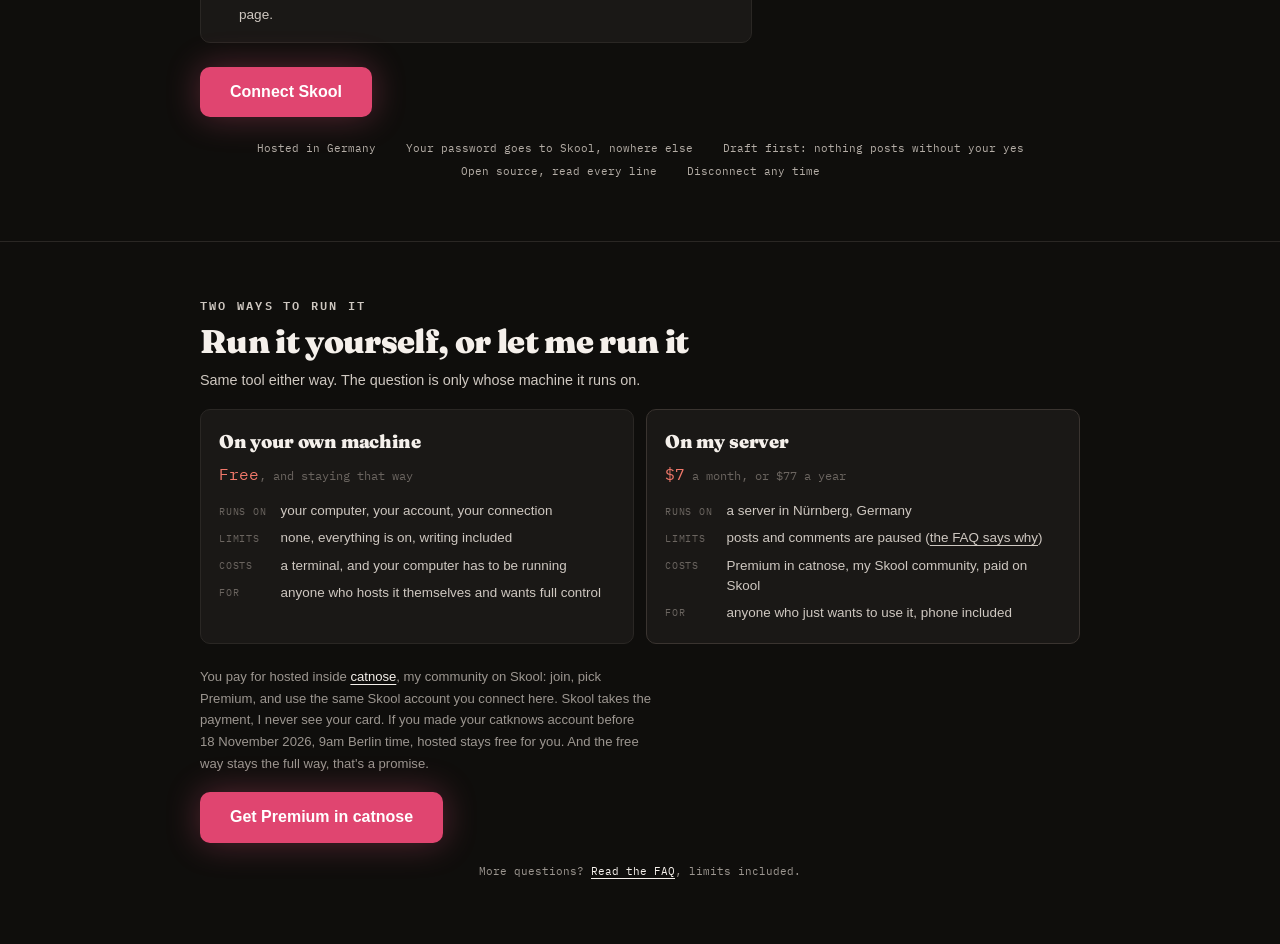
==== commit cf792990: "web: header shows Skool's own sk icon for the community link Co-Authored-By: Claude Opus 5.5 <norepl" ====
--- a/deploy/web/index.html
+++ b/deploy/web/index.html
@@ -131,6 +131,7 @@
 }
 .social a:hover { color: var(--ink); border-color: var(--line); }
 .social svg { width: 15px; height: 15px; flex: 0 0 15px; }
+.social .skool-mark { width: 15px; height: 15px; flex: 0 0 15px; border-radius: 4px; }
 
 .account { position: relative; }
 .account summary {
@@ -647,6 +648,7 @@
   .social a { padding: 6px; gap: 0; }
   .social span { display: none; }
   .social svg { width: 17px; height: 17px; flex-basis: 17px; }
+  .social .skool-mark { width: 17px; height: 17px; flex-basis: 17px; }
   .prompts { grid-template-columns: 1fr; }
   /* Three proof cards side by side would be ~110px wide on a phone; the
      numbers are the whole point, so they stack instead of shrinking. */
@@ -696,16 +698,9 @@
   <nav class="social" aria-label="catknows elsewhere">
     <a href="https://www.skool.com/cat-knows-1423/about" target="_blank" rel="noopener"
        aria-label="The catknows Skool community">
-      <!-- Our own rounded-tile glyph, not Skool's logo: the page states it is
-           independent & unofficial, and their mark in our header would read as
-           a partnership. Naming them in the label is fine; wearing their mark
-           is not. -->
-      <svg viewBox="0 0 24 24" aria-hidden="true" fill="none" stroke="currentColor"
-           stroke-width="1.7" stroke-linejoin="round">
-        <rect x="3.2" y="3.2" width="17.6" height="17.6" rx="5.4"/>
-        <path d="M14.6 9.1c-.5-.9-1.5-1.4-2.6-1.4-1.5 0-2.5.8-2.5 1.9 0 2.6 5.4 1.3 5.4 4.1
-                 0 1.3-1.2 2.2-2.9 2.2-1.3 0-2.4-.5-2.9-1.5" stroke-linecap="round"/>
-      </svg>
+      <!-- Skool's own "sk" app icon (Niklas, 2026-11-18). The page still says
+           independent & unofficial, not affiliated with Skool. -->
+      <img class="skool-mark" alt="" width="15" height="15" src="[data-uri]">
       <span>Skool community</span>
     </a>
     <a href="https://github.com/nklsschroeer707/catknows" target="_blank" rel="noopener"
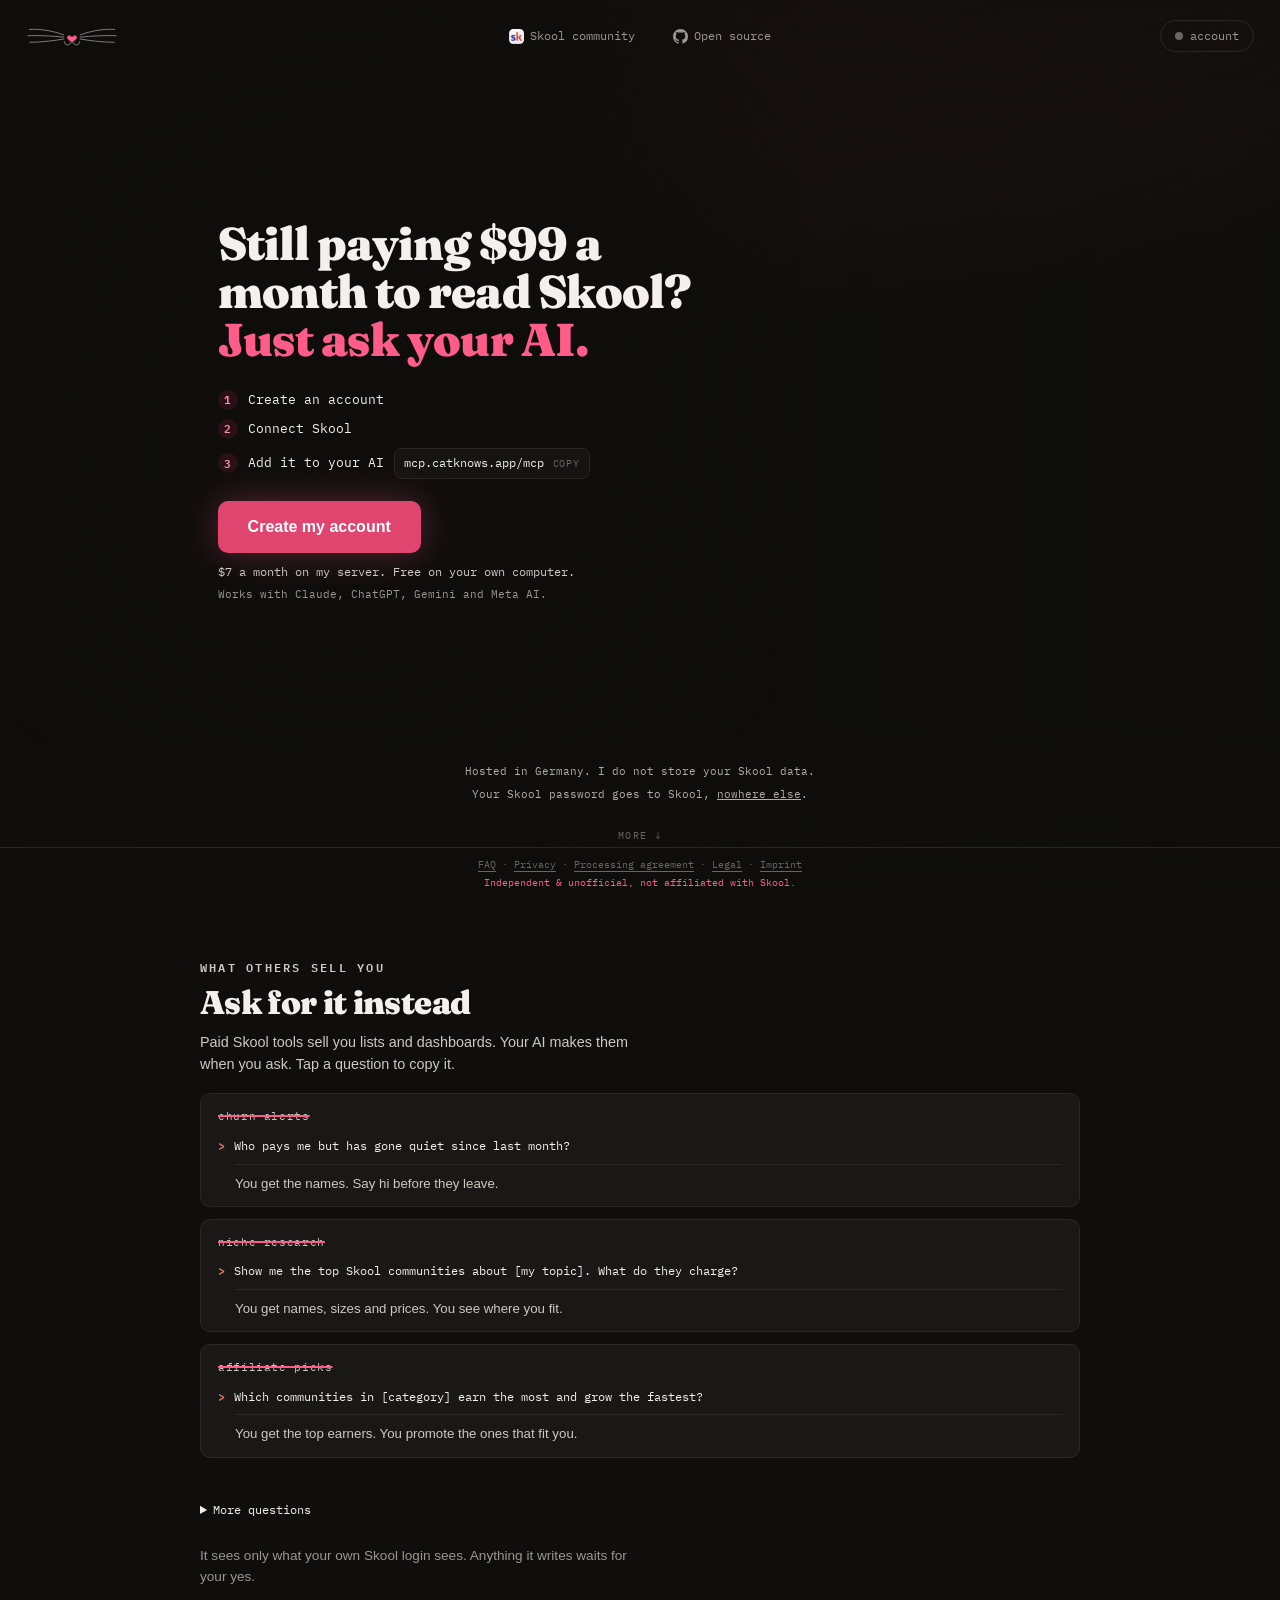
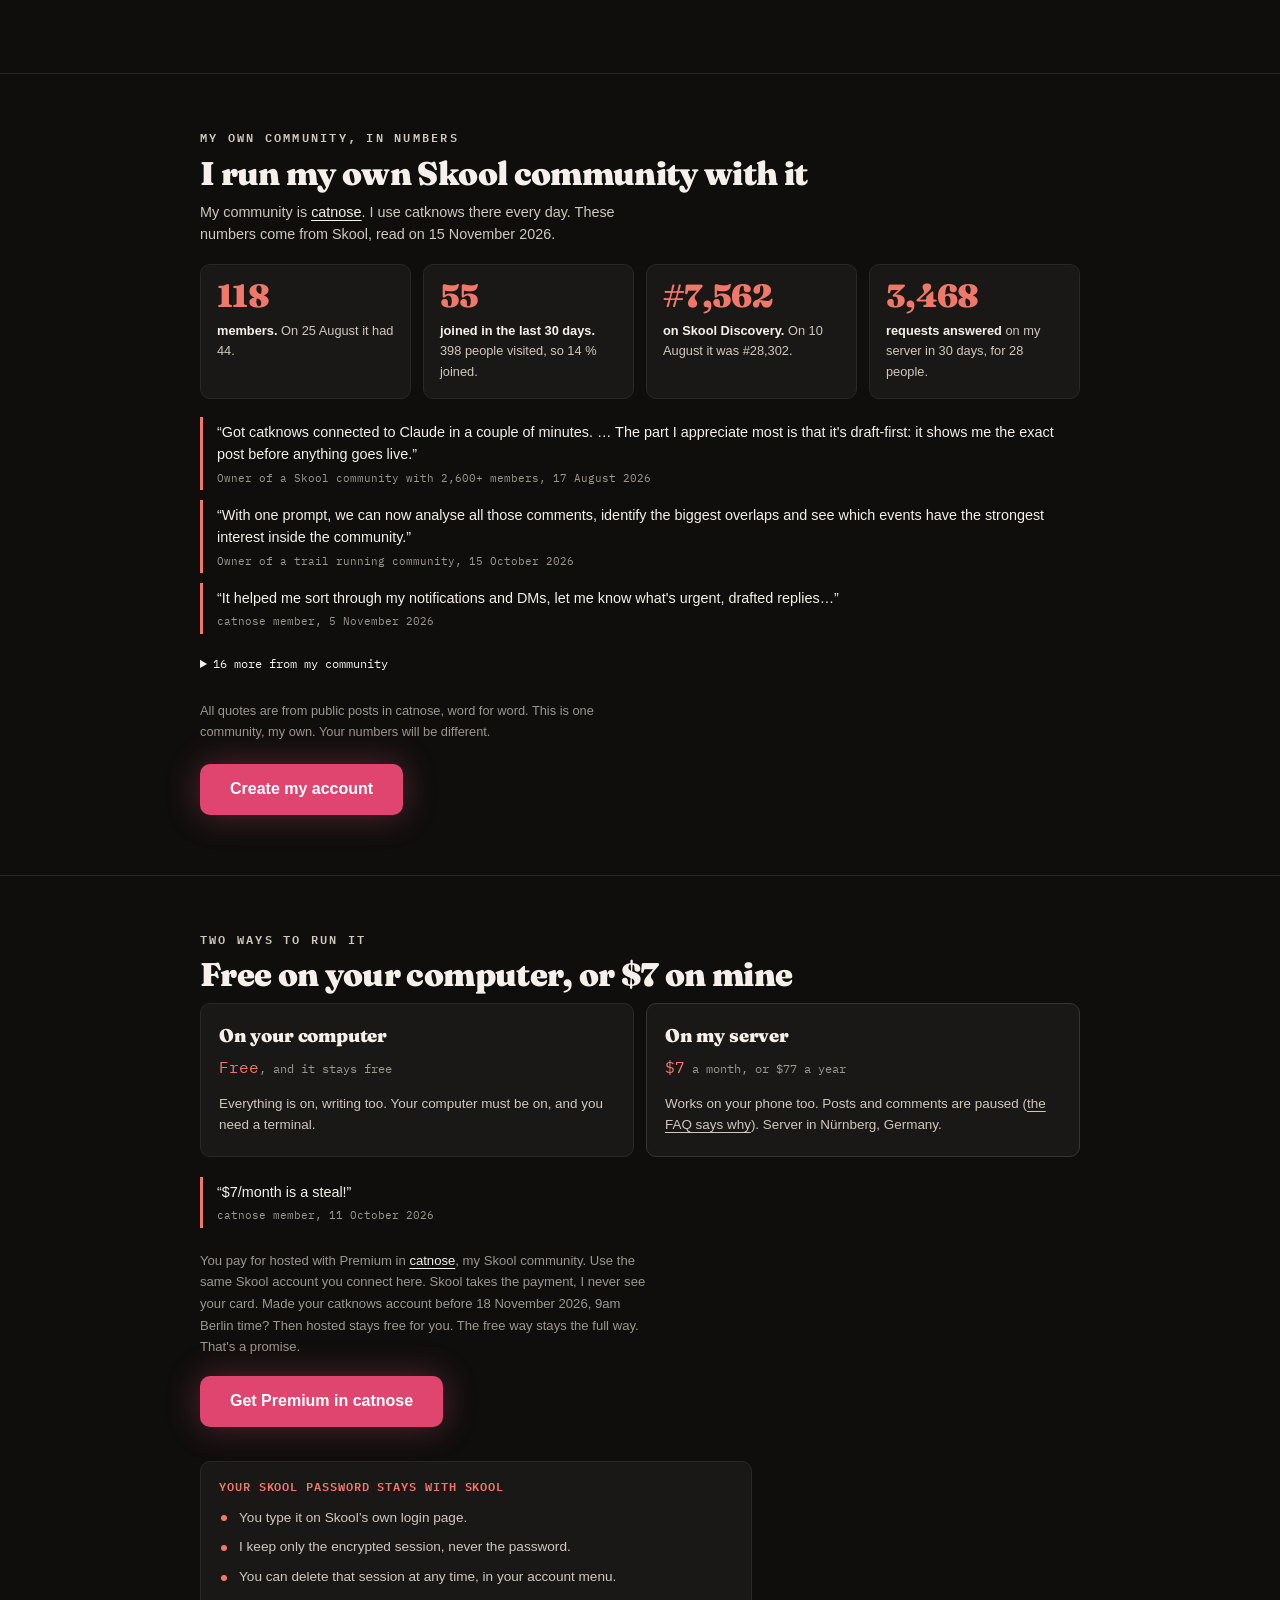
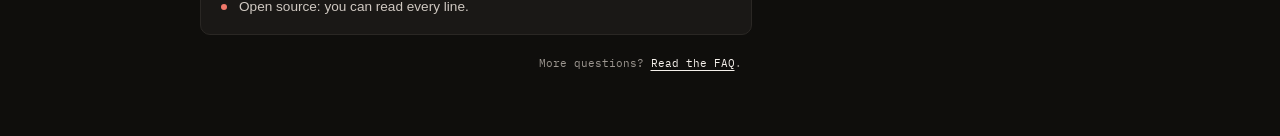
==== commit db1cf8a8: "web: keep the 18.11. fixes on the rebuilt page; different Skool email shows as success The rebuilt l" ====
--- a/deploy/web/index.html
+++ b/deploy/web/index.html
@@ -4,7 +4,7 @@
 <meta charset="UTF-8">
 <meta name="viewport" content="width=device-width, initial-scale=1.0">
 <title>catknows. Your Skool data, in your AI</title>
-<meta name="description" content="catknows connects your Skool community to the AI you already use. Free while in testing, open source, hosted in Germany. Sign up, confirm your email, connect Skool.">
+<meta name="description" content="catknows connects your Skool account to the AI you already use. Open source and hosted in Germany. Free on your own computer, or $7 a month on my server.">
 <style>
 /* Tokens: catknows Style Guide v3 (nimcat/docs/design/catknows_style_guide.md)
    §3.1 brand, §3.2 semantic, §3.3 warm-dark neutrals, §3.4 hero glow, §19 dark
@@ -419,9 +419,9 @@
 .ask-note { color: var(--dim); font-size: 0.85rem; margin: 16px 0 22px; max-width: 58ch; }
 /* Below the fold .cta is a button in a wide column, not the single action of a
    full screen, so it takes its label's width instead of the whole shell. */
-.ask .cta, .connect .cta, .ways .cta { display: inline-block; padding: 13px 30px; }
+.ask .cta, .proof .cta, .ways .cta { display: inline-block; padding: 13px 30px; }
 @media (max-width: 700px) {
-  .ask .cta, .connect .cta, .ways .cta { display: block; padding: 13px 22px; }
+  .ask .cta, .proof .cta, .ways .cta { display: block; padding: 13px 22px; }
 }
 
 /* The four big questions. Same copy-on-click button as .prompts, but each one
@@ -449,6 +449,12 @@
 .jobs > li:hover button::after, .jobs button.done::after { opacity: 1; }
 .jobs button.done::after { color: var(--ok); }
 .jobs button:focus-visible { outline: 2px solid var(--brand); outline-offset: -2px; border-radius: 8px; }
+/* What paid Skool tools sell this as, struck through (2026-11-16, catnose tone). */
+.job-was {
+  margin: 10px 13px 0; font-family: var(--mono); font-size: 0.66rem; letter-spacing: .06em;
+  color: #C9C3BD; text-decoration: line-through; text-decoration-color: var(--brand);
+  text-decoration-thickness: 2px;
+}
 /* The result, set apart from the question so the two never read as one block. */
 .job-out {
   color: #CFC8C1; font-size: 0.83rem; line-height: 1.6;
@@ -463,7 +469,7 @@
 
 /* -- 3. the proof ---------------------------------------------------------- */
 .proof { background: var(--bg); border-top: 1px solid var(--line); padding: 54px 22px 60px; }
-.proof h2, .connect h2, .ways h2 {
+.proof h2, .ways h2 {
   font-family: var(--serif); font-weight: 900;
   font-size: clamp(1.45rem, 5.4vw, 2.05rem);
   line-height: 1.08; letter-spacing: -0.02em;
@@ -471,14 +477,10 @@
 }
 .ask-lead a { color: var(--ink); text-underline-offset: 3px; }
 .ask-lead a:hover { color: var(--brand); }
-.proof-grid { display: grid; gap: 12px; grid-template-columns: repeat(3, 1fr); }
+.proof-grid { display: grid; gap: 12px; grid-template-columns: repeat(4, 1fr); }
 .proof-card {
   background: var(--card); border: 1px solid var(--line); border-radius: 10px;
   padding: 15px 16px 16px;
-}
-.proof-tool {
-  font-family: var(--mono); font-size: 0.62rem; letter-spacing: 0.1em;
-  text-transform: uppercase; color: var(--muted); margin-bottom: 8px;
 }
 /* The number is the point of the card, so it is the only thing set in coral. */
 .proof-num {
@@ -493,15 +495,27 @@
   color: var(--dim); font-size: 0.8rem; line-height: 1.6;
   max-width: 62ch; margin: 20px 0 0;
 }
-
-/* -- 4. connect ------------------------------------------------------------ */
-.connect { background: var(--bg); border-top: 1px solid var(--line); padding: 54px 22px 60px; }
-/* Below the fold the steps sit on solid ground, so they take the plain --dim
-   the hero could not use over the video. */
-.steps-connect { color: var(--dim); margin: 18px 0 24px; }
+.proof .cta { margin-top: 22px; }
+/* Quotes: a coral rule, the words, then who and when in mono. */
+.quotes { display: grid; gap: 10px; margin: 18px 0 0; }
+.quotes blockquote, .price-quote { border-left: 3px solid var(--coral); padding: 4px 0 4px 14px; }
+.quotes p, .price-quote p { color: var(--ink); font-size: 0.9rem; line-height: 1.55; }
+.quotes cite, .price-quote cite {
+  display: block; font-style: normal; font-family: var(--mono);
+  font-size: 0.66rem; color: var(--dim); margin-top: 4px;
+}
+.price-quote { margin: 20px 0 0; }
+/* Folded lists (more questions, more quotes): closed by default on every
+   screen, so the phone page stays short. */
+.more-q { margin: 0 0 18px; }
+.proof .more-q { margin: 12px 0 0; }
+.more-q summary { font-family: var(--mono); font-size: 0.78rem; color: var(--ink); padding: 8px 0; }
+.more-q .prompts, .more-q .quotes { margin-top: 10px; }
+
+/* -- the Skool password box (inside 4.) ------------------------------------ */
 .pwcard {
   background: var(--card); border: 1px solid var(--line); border-radius: 10px;
-  padding: 16px 18px; margin-bottom: 24px; max-width: 62ch;
+  padding: 16px 18px; margin: 34px 0 0; max-width: 62ch;
 }
 .pwcard h3 {
   font-family: var(--mono); font-size: 0.72rem; letter-spacing: 0.08em;
@@ -538,15 +552,10 @@
   font-family: var(--mono); font-size: 1.02rem; color: var(--coral);
   margin-bottom: 15px;
 }
-.way-price span { color: var(--muted); font-size: 0.72rem; }
-.way-facts { display: grid; grid-template-columns: auto 1fr; gap: 7px 14px; }
-.way-facts dt {
-  font-family: var(--mono); font-size: 0.62rem; letter-spacing: 0.08em;
-  text-transform: uppercase; color: var(--muted); padding-top: 0.25em;
-}
-.way-facts dd { color: #CFC8C1; font-size: 0.84rem; line-height: 1.5; }
-.way-facts a { color: #CFC8C1; text-underline-offset: 3px; }
-.way-facts a:hover { color: var(--ink); }
+.way-price span { color: var(--dim); font-size: 0.72rem; }
+.way-line { color: #CFC8C1; font-size: 0.84rem; line-height: 1.55; }
+.way-line a { color: #CFC8C1; text-underline-offset: 3px; }
+.way-line a:hover { color: var(--ink); }
 .ways-note {
   color: var(--dim); font-size: 0.82rem; line-height: 1.65;
   max-width: 62ch; margin: 22px 0 0;
@@ -554,14 +563,8 @@
 .ways-note a { color: var(--ink); text-underline-offset: 3px; }
 .ways-note a:hover { color: var(--brand); }
 .ways .cta { margin-top: 18px; }
-/* Like .fineprint, minus its scrim: this sits on solid ground. */
-.trust {
-  display: flex; flex-wrap: wrap; justify-content: center;
-  gap: 4px clamp(14px, 2.5vw, 30px);
-  font-family: var(--mono); font-size: 0.66rem; line-height: 1.8;
-  color: #B4ADA6; text-align: center; margin: 22px auto 0;
-}
-.trust span { text-wrap: balance; }
+.price-line { font-family: var(--mono); font-size: 0.74rem; color: #CFC8C1; margin-top: 10px; }
+.works-line { font-family: var(--mono); font-size: 0.68rem; color: var(--dim); margin-top: 4px; }
 .faqline {
   text-align: center; margin-top: 20px;
   font-family: var(--mono); font-size: 0.7rem; color: var(--dim);
@@ -650,12 +653,11 @@
   .social svg { width: 17px; height: 17px; flex-basis: 17px; }
   .social .skool-mark { width: 17px; height: 17px; flex-basis: 17px; }
   .prompts { grid-template-columns: 1fr; }
-  /* Three proof cards side by side would be ~110px wide on a phone; the
-     numbers are the whole point, so they stack instead of shrinking. */
-  .proof-grid { grid-template-columns: 1fr; }
+  /* Four short number cards fit two-up on a phone (~165px each). */
+  .proof-grid { grid-template-columns: 1fr 1fr; }
   .ways-grid { grid-template-columns: 1fr; }
 }
-/* Tablets: the proof cards still fit two-up before they have to stack. */
+/* Tablets: the four proof cards go two-up. */
 @media (min-width: 701px) and (max-width: 900px) {
   .proof-grid { grid-template-columns: 1fr 1fr; }
 }
@@ -745,8 +747,7 @@
 <div class="shell">
 
 <main>
-  <h1>Ask the AI you already use about your own Skool community, and
-      <em>it actually knows the answer.</em></h1>
+  <h1>Still paying $99 a month to read Skool? <em>Just ask your AI.</em></h1>
 
   <!-- The typed demo is gone: the background clip now shows a real catknows
        conversation, so a second mock chat only competed with it. -->
@@ -754,7 +755,7 @@
   <!-- The three steps and the copyable MCP link are back on the first screen
        (Niklas 2026-11-14, as in 675fbee): the visitor who already knows what
        catknows is should not have to scroll for the one thing they came for.
-       The longer pitch moved down into "What it can work out for you". -->
+       The longer pitch moved down into "Ask what you want to know". -->
   <ol class="steps">
     <li><span>Create an account</span></li>
     <li><span>Connect Skool</span></li>
@@ -768,7 +769,13 @@
     </li>
   </ol>
 
-  <a class="cta" href="/auth/login?register=1">Start Now!</a>
+  <a class="cta" href="/auth/login?register=1">Create my account</a>
+  <!-- The price on the first screen (2026-11-15, Hormozi landing pages: say the
+       price early and plainly). Same two amounts as the pricing section. -->
+  <p class="price-line">$7 a month on my server. Free on your own computer.</p>
+  <!-- Only AI apps with a measured connection (vault gemini-dcr, 17.11.2026).
+       Add one when its first real connection shows up, not before. -->
+  <p class="works-line">Works with Claude, ChatGPT, Gemini and Meta AI.</p>
 </main>
 
 </div>
@@ -776,7 +783,7 @@
 <!-- The small print rides above the footer: it has to stay on the page, but it
      was making the hero block long enough to fight the headline. -->
 <p class="fineprint">
-  <span>Hosted in Germany. Your Skool data isn&rsquo;t stored: fetched, answered, gone.</span>
+  <span>Hosted in Germany. I do not store your Skool data.</span>
   <span>Your Skool password goes to Skool, <a href="/privacy">nowhere else</a>.</span>
 </p>
 
@@ -797,199 +804,148 @@
 <!-- Below the fold. A section after the footer is odd markup, but the footer
      is the hero screen's bottom edge and that screen is measured to the pixel;
      moving it under this section would change what every visitor sees first. -->
+<!-- 2. Three questions with their result, the rest folded away. Click copies
+     the question (same handler for .jobs and .prompts). -->
 <section class="ask" id="ask" aria-labelledby="ask-title">
   <div class="ask-shell">
-    <p class="kicker">ASK IN PLAIN WORDS</p>
-    <h2 id="ask-title">What it can work out for you</h2>
-    <p class="ask-lead">What you want to know about your community is never on
-       one screen. It is in the member list, in the posts, in the comments, in
-       your DMs, and catknows lets the AI you already use read all of that in
-       one pass. It runs on your own Skool login, so it sees what you see and
-       not a line more, and anything it writes waits for your yes before it
-       goes out.</p>
-
-    <!-- The four big ones: each is a whole job, so each gets its own card with
-         the result spelled out underneath. Click still copies the question,
-         same handler as the short list below. -->
+    <p class="kicker">WHAT OTHERS SELL YOU</p>
+    <h2 id="ask-title">Ask for it instead</h2>
+    <p class="ask-lead">Paid Skool tools sell you lists and dashboards.
+       Your AI makes them when you ask. Tap a question to copy it.</p>
     <ol class="jobs">
       <li>
-        <button type="button" data-state="copy">Read my posts, my comments and my member profiles. What do these specific people actually need next, and write me the three posts that give it to them.</button>
-        <p class="job-out">Three drafts written for the people who are already in your community, not for a general audience.</p>
+        <p class="job-was">churn alerts</p>
+        <button type="button" data-state="copy">Who pays me but has gone quiet since last month?</button>
+        <p class="job-out">You get the names. Say hi before they leave.</p>
       </li>
       <li>
-        <button type="button" data-state="copy">I want to teach [what you know]. Ask me what you need, then build the whole classroom: modules, lessons, the text inside them. Leave it unpublished so I can look first.</button>
-        <p class="job-out">A complete course sitting unpublished in your classroom, ready for you to read through and change before anyone sees it.</p>
+        <p class="job-was">niche research</p>
+        <button type="button" data-state="copy">Show me the top Skool communities about [my topic]. What do they charge?</button>
+        <p class="job-out">You get names, sizes and prices. You see where you fit.</p>
       </li>
       <li>
-        <button type="button" data-state="copy">I am number [12] in my category. Take the five above me: what are they doing differently from me, and which of it could I change next week?</button>
-        <p class="job-out">A short list of differences you can act on, sorted by what is actually in your hands.</p>
-      </li>
-      <li>
-        <button type="button" data-state="copy">My customer is [who you sell to]. Which Skool communities are full of them, and which of those would be worth running ads against?</button>
-        <p class="job-out">A ranked list of communities to target, so you buy attention where your buyer already spends it.</p>
+        <p class="job-was">affiliate picks</p>
+        <button type="button" data-state="copy">Which communities in [category] earn the most and grow the fastest?</button>
+        <p class="job-out">You get the top earners. You promote the ones that fit you.</p>
       </li>
     </ol>
-
-    <h3 class="ask-sub">And the everyday things, every day</h3>
-    <ul class="prompts">
-      <li><button type="button" data-state="copy">Who joined this month but never posted?</button></li>
-      <li><button type="button" data-state="copy">Who was active in June and has gone quiet since?</button></li>
-      <li><button type="button" data-state="copy">Who is about to leave, and why do you think so?</button></li>
-      <li><button type="button" data-state="copy">Summarize my unread DMs and draft replies to the ones that cannot wait.</button></li>
-      <li><button type="button" data-state="copy">Who liked my last three posts and is still on the free tier?</button></li>
-      <li><button type="button" data-state="copy">Read the last 50 posts. What do my members actually struggle with?</button></li>
-      <li><button type="button" data-state="copy">Which questions were asked twice and never answered?</button></li>
-      <li><button type="button" data-state="copy">Write my monthly report: growth, top posts, who needs a check-in.</button></li>
-      <li><button type="button" data-state="copy">Who else is ranking in my category, what do they charge, and what does none of them promise?</button></li>
-    </ul>
-    <p class="ask-note">It sees what your own Skool login sees. Writes are
-       draft first: you read the exact text, you say yes.</p>
-    <a class="cta" href="/auth/login?register=1">Ask your first question</a>
+    <details class="more-q">
+      <summary>More questions</summary>
+      <ul class="prompts">
+        <li><button type="button" data-state="copy">Sort my members into fans, lurkers and people about to leave.</button></li>
+        <li><button type="button" data-state="copy">Build me a dashboard: members, MRR, churn, top posts.</button></li>
+        <li><button type="button" data-state="copy">Read the join answers. Who could buy my coaching?</button></li>
+        <li><button type="button" data-state="copy">I am number [12] in my category. What do the five above me do differently?</button></li>
+        <li><button type="button" data-state="copy">What did I miss in my Skool communities this week?</button></li>
+        <li><button type="button" data-state="copy">Which questions were asked twice and never answered?</button></li>
+      </ul>
+    </details>
+    <p class="ask-note">It sees only what your own Skool login sees.
+       Anything it writes waits for your yes.</p>
   </div>
 </section>
 
-<!-- 3. The proof. Every number below was pulled with catknows itself, out of
-     catnose, which is my own community — not a customer's. Each block carries
-     the date it was measured, so it ages honestly instead of hardening into a
-     claim. -->
+<!-- 3. The proof (rebuilt 2026-11-15). Numbers come from the autopilot's daily
+     reading of catnose (vault: skool-mirror/trends), each with its date. Quotes
+     are word for word from public catnose posts, no DMs, no names until the
+     people agree. List: vault stimmen-community-2026-11-15. -->
 <section class="proof" id="proof" aria-labelledby="proof-title">
   <div class="ask-shell">
-    <p class="kicker">MEASURED, NOT CLAIMED</p>
-    <h2 id="proof-title">What it found in my own community</h2>
-    <p class="ask-lead">catknows is built on the community I run myself,
+    <p class="kicker">MY OWN COMMUNITY, IN NUMBERS</p>
+    <h2 id="proof-title">I run my own Skool community with it</h2>
+    <p class="ask-lead">My community is
        <a href="https://www.skool.com/cat-knows-1423/about" target="_blank" rel="noopener">catnose</a>.
-       These are its own numbers, pulled with the same tools you would be
-       using. Each one carries the day it was read.</p>
-
+       I use catknows there every day. These numbers come from Skool,
+       read on <time datetime="2026-11-15">15 November 2026</time>.</p>
     <div class="proof-grid">
       <article class="proof-card">
-        <p class="proof-tool">get_discovery_rank</p>
-        <p class="proof-num">#11,844</p>
-        <p class="proof-cap">overall on Skool&rsquo;s Discovery, and
-           <strong>#1,544</strong> in the Tech category, read on
-           <time datetime="2026-08-25">25 August 2026</time>. The same query on
-           <time datetime="2026-08-10">10 August 2026</time> read
-           #28,302 overall and #3,409 in Tech.</p>
+        <p class="proof-num">118</p>
+        <p class="proof-cap"><strong>members.</strong> On 25 August it had 44.</p>
       </article>
-
       <article class="proof-card">
-        <p class="proof-tool">get_admin_metrics</p>
-        <p class="proof-num">18 &rarr; 44</p>
-        <p class="proof-cap">members over the 30 days from
-           <time datetime="2026-07-26">26 July</time> to
-           <time datetime="2026-08-24">24 August 2026</time>, with active
-           members going <strong>8 &rarr; 43</strong>. Read on
-           <time datetime="2026-08-25">25 August 2026</time>.</p>
+        <p class="proof-num">55</p>
+        <p class="proof-cap"><strong>joined in the last 30 days.</strong> 398 people visited, so 14&nbsp;% joined.</p>
       </article>
-
       <article class="proof-card">
-        <p class="proof-tool">list_members</p>
-        <p class="proof-num">18 of 44</p>
-        <p class="proof-cap">members have never posted, and
-           <strong>4</strong> have been quiet for more than a week. Read on
-           <time datetime="2026-08-25">25 August 2026</time>. Names stay in my
-           community; the count is all that is shown here.</p>
+        <p class="proof-num">#7,562</p>
+        <p class="proof-cap"><strong>on Skool Discovery.</strong> On 10 August it was #28,302.</p>
+      </article>
+      <article class="proof-card">
+        <p class="proof-num">3,468</p>
+        <p class="proof-cap"><strong>requests answered</strong> on my server in 30 days, for 28 people.</p>
       </article>
     </div>
-
-    <p class="proof-note">These are readings from one community, my own. They
-       say what catknows found, not what it caused, and nothing here is a
-       forecast of what your own numbers will do.</p>
+    
+    <div class="quotes">
+      <blockquote><p>&ldquo;Got catknows connected to Claude in a couple of minutes. &hellip; The part I appreciate most is that it's draft-first: it shows me the exact post before anything goes live.&rdquo;</p><cite>Owner of a Skool community with 2,600+ members, 17 August 2026</cite></blockquote>
+      <blockquote><p>&ldquo;With one prompt, we can now analyse all those comments, identify the biggest overlaps and see which events have the strongest interest inside the community.&rdquo;</p><cite>Owner of a trail running community, 15 October 2026</cite></blockquote>
+      <blockquote><p>&ldquo;It helped me sort through my notifications and DMs, let me know what's urgent, drafted replies&hellip;&rdquo;</p><cite>catnose member, 5 November 2026</cite></blockquote>
+    </div>
+    <details class="more-q">
+      <summary>16 more from my community</summary>
+      <div class="quotes">
+      <blockquote><p>&ldquo;I installed it yesterday and I'm loving it! It makes working with Claude soooooo much easier!!&rdquo;</p><cite>catnose member, 12 November 2026</cite></blockquote>
+      <blockquote><p>&ldquo;I have tested CatKnows, used it and loved it. This is brilliant.&rdquo;</p><cite>catnose member, 8 November 2026</cite></blockquote>
+      <blockquote><p>&ldquo;&hellip;catknows, it is a fabulous tool&rdquo;</p><cite>catnose member, 5 November 2026</cite></blockquote>
+      <blockquote><p>&ldquo;It took me a while to set up Catknows, but once I did, it immediately started working really smoothly &hellip; without hours of research time.&rdquo;</p><cite>catnose member, 4 November 2026</cite></blockquote>
+      <blockquote><p>&ldquo;I love how it helps turn community insights into actionable ideas.&rdquo;</p><cite>catnose member, 2 November 2026</cite></blockquote>
+      <blockquote><p>&ldquo;Hope your tool will help them as much as it helps me.&rdquo;</p><cite>catnose member, 31 October 2026</cite></blockquote>
+      <blockquote><p>&ldquo;Catknows is the best thing you never knew you needed and you'll never turn back!&rdquo;</p><cite>catnose member, 26 October 2026</cite></blockquote>
+      <blockquote><p>&ldquo;I have already used this tool by the way!! ITS AMAZING!&rdquo;</p><cite>catnose member, 20 October 2026</cite></blockquote>
+      <blockquote><p>&ldquo;&hellip;I asked to dive in the community to find every person who have ever made a post or a comment about [Topic] and it gave me a list. It helped&rdquo;</p><cite>catnose member, 11 October 2026</cite></blockquote>
+      <blockquote><p>&ldquo;Just did it now in about 30 seconds, no on boarding needed.&rdquo;</p><cite>catnose member, 11 October 2026</cite></blockquote>
+      <blockquote><p>&ldquo;&hellip;I love the fact that when I am doing something and asking Claude something, it goes and asks catknows someone's level in the community if it is relevant to the query&rdquo;</p><cite>catnose member, 17 September 2026</cite></blockquote>
+      <blockquote><p>&ldquo;Catknows already works beautifully&rdquo;</p><cite>catnose member, 6 September 2026</cite></blockquote>
+      <blockquote><p>&ldquo;I am up and running in a matter of minutes, once I got my head around how the MCP connects to Claude.&rdquo;</p><cite>catnose member, 16 August 2026</cite></blockquote>
+      <blockquote><p>&ldquo;The hosted version is what changes everything for normal users. &hellip; I'm using hosted catknows to write this very comment.&rdquo;</p><cite>catnose member, 14 August 2026</cite></blockquote>
+      <blockquote><p>&ldquo;Making catknows genuinely open source doesn't just make it free, it puts the power back in the hands of the people whose data it is in the first place.&rdquo;</p><cite>catnose member, 7 August 2026</cite></blockquote>
+      <blockquote><p>&ldquo;Catknows returned the real numbers, day by day, exactly right! Not guesses. REAL DATA!!!&rdquo;</p><cite>catnose member, 14 November 2026</cite></blockquote>
+      </div>
+    </details>
+    <p class="proof-note">All quotes are from public posts in catnose, word for word. This is one community, my own. Your numbers will be different.</p>
+    <a class="cta" href="/auth/login?register=1">Create my account</a>
   </div>
 </section>
 
-<!-- 4. Connect. The measured drop-off: 534 visits to this page against 12 to
-     the connect step, and two users who stopped at the Skool password prompt.
-     So the worry gets answered here, where it starts, not on the FAQ page. -->
-<section class="connect" id="connect" aria-labelledby="connect-title">
-  <div class="ask-shell">
-    <p class="kicker">THREE STEPS, ABOUT TWO MINUTES</p>
-    <h2 id="connect-title">Connecting it</h2>
-
-    <!-- Same three steps as the first screen; the copy button lives up there
-         (one id, one handler), here the link is just shown. -->
-    <ol class="steps steps-connect">
-      <li><span>Create an account</span></li>
-      <li><span>Connect Skool</span></li>
-      <li><span>Add it to your AI: <code>mcp.catknows.app/mcp</code></span></li>
-    </ol>
-
-    <!-- Step 2 is where people stop, so it gets answered in full. -->
-    <div class="pwcard">
-      <h3>About step 2, the Skool password</h3>
-      <ul class="pwlist">
-        <li>Your password goes to <strong>Skool</strong> and nowhere else.</li>
-        <li>You type it on <strong>Skool&rsquo;s own login page</strong>, opened
-            in a real browser on the server and streamed to your screen.</li>
-        <li>What is kept is only the <strong>encrypted session</strong> that
-            login produces, never the password itself.</li>
-        <li>You can <strong>delete that session</strong> at any time, from the
-            account menu at the top of this page.</li>
-      </ul>
-    </div>
-
-    <a class="cta" href="/auth/login?register=1">Connect Skool</a>
-    <p class="trust">
-      <span>Hosted in Germany</span>
-      <span>Your password goes to Skool, nowhere else</span>
-      <span>Draft first: nothing posts without your yes</span>
-      <span>Open source, read every line</span>
-      <span>Disconnect any time</span>
-    </p>
-  </div>
-</section>
-
-<!-- 5. Two honest ways to run it. Not a tier ladder: the free one is the full
-     one. $7 buys the machine it runs on, not more features. Paid through the
-     catnose community on Skool since 2026-11-14 (catknows/billing.py). -->
+<!-- 4. Two ways to run it, then the Skool password. The password box used to
+     be its own "Connecting it" section; it is short now and sits last, where
+     the decision is made. Paid through catnose since 2026-11-14 (billing.py). -->
 <section class="ways" id="pricing" aria-labelledby="ways-title">
   <div class="ask-shell">
     <p class="kicker">TWO WAYS TO RUN IT</p>
-    <h2 id="ways-title">Run it yourself, or let me run it</h2>
-    <p class="ask-lead">Same tool either way. The question is only whose
-       machine it runs on.</p>
-
+    <h2 id="ways-title">Free on your computer, or $7 on mine</h2>
     <div class="ways-grid">
       <article class="way">
-        <h3>On your own machine</h3>
-        <p class="way-price">Free<span>, and staying that way</span></p>
-        <dl class="way-facts">
-          <dt>Runs on</dt>
-          <dd>your computer, your account, your connection</dd>
-          <dt>Limits</dt>
-          <dd>none, everything is on, writing included</dd>
-          <dt>Costs</dt>
-          <dd>a terminal, and your computer has to be running</dd>
-          <dt>For</dt>
-          <dd>anyone who hosts it themselves and wants full control</dd>
-        </dl>
+        <h3>On your computer</h3>
+        <p class="way-price">Free<span>, and it stays free</span></p>
+        <p class="way-line">Everything is on, writing too. Your computer must be on, and you need a terminal.</p>
       </article>
-
       <article class="way way-hosted">
         <h3>On my server</h3>
         <p class="way-price">$7<span> a month, or $77 a year</span></p>
-        <dl class="way-facts">
-          <dt>Runs on</dt>
-          <dd>a server in N&uuml;rnberg, Germany</dd>
-          <dt>Limits</dt>
-          <dd>posts and comments are paused
-              (<a href="/faq">the FAQ says why</a>)</dd>
-          <dt>Costs</dt>
-          <dd>Premium in catnose, my Skool community, paid on Skool</dd>
-          <dt>For</dt>
-          <dd>anyone who just wants to use it, phone included</dd>
-        </dl>
+        <p class="way-line">Works on your phone too. Posts and comments are paused (<a href="/faq">the FAQ says why</a>). Server in N&uuml;rnberg, Germany.</p>
       </article>
     </div>
-
-    <p class="ways-note">You pay for hosted inside
+    
+    <blockquote class="price-quote"><p>&ldquo;$7/month is a steal!&rdquo;</p><cite>catnose member, 11 October 2026</cite></blockquote>
+    <p class="ways-note">You pay for hosted with Premium in
        <a href="https://www.skool.com/cat-knows-1423/about" target="_blank" rel="noopener">catnose</a>,
-       my community on Skool: join, pick Premium, and use the same Skool account
-       you connect here. Skool takes the payment, I never see your card. If you
-       made your catknows account before 18 November 2026, 9am Berlin time, hosted
-       stays free for you. And the free way stays the full way, that's a promise.</p>
+       my Skool community. Use the same Skool account you connect here.
+       Skool takes the payment, I never see your card.
+       Made your catknows account before 18 November 2026, 9am Berlin time? Then hosted stays free for you.
+       The free way stays the full way. That's a promise.</p>
     <a class="cta" href="https://www.skool.com/cat-knows-1423/about" target="_blank" rel="noopener">Get Premium in catnose</a>
-    <p class="faqline">More questions? <a href="/faq">Read the FAQ</a>, limits included.</p>
+
+    <div class="pwcard">
+      <h3>Your Skool password stays with Skool</h3>
+      <ul class="pwlist">
+        <li>You type it on Skool&rsquo;s own login page.</li>
+        <li>I keep only the encrypted session, never the password.</li>
+        <li>You can delete that session at any time, in your account menu.</li>
+        <li>Open source: you can read every line.</li>
+      </ul>
+    </div>
+    <p class="faqline">More questions? <a href="/faq">Read the FAQ</a>.</p>
   </div>
 </section>
 
@@ -1280,9 +1236,15 @@
       } else if (m.type === 'done') {
         sstage.hidden = true;
         var who = m.skool ? ' as ' + m.skool : '';
+        // A different email at Skool than at catknows is normal, so this is a
+        // success either way: green, then reload so the page shows the next
+        // step. Left uncoloured it read as a failure, and onclose overwrote it
+        // with "Stream closed." (Karen, 17.11.2026).
         if (m.mismatch) {
-          ssay('Connected' + who + ' — note this is a different email than your ' +
-               'catknows account. If that was not intended, disconnect and connect again.');
+          ssay('Connected' + who + '. Your Skool session is stored, encrypted. ' +
+               'Your Skool email differs from your catknows email, which is fine. ' +
+               'Wrong Skool account? Disconnect and connect again.', 'ok');
+          setTimeout(function () { location.reload(); }, 6000);
         } else {
           ssay('Connected' + who + '. Your Skool session is stored, encrypted.', 'ok');
           setTimeout(function () { location.reload(); }, 1400);
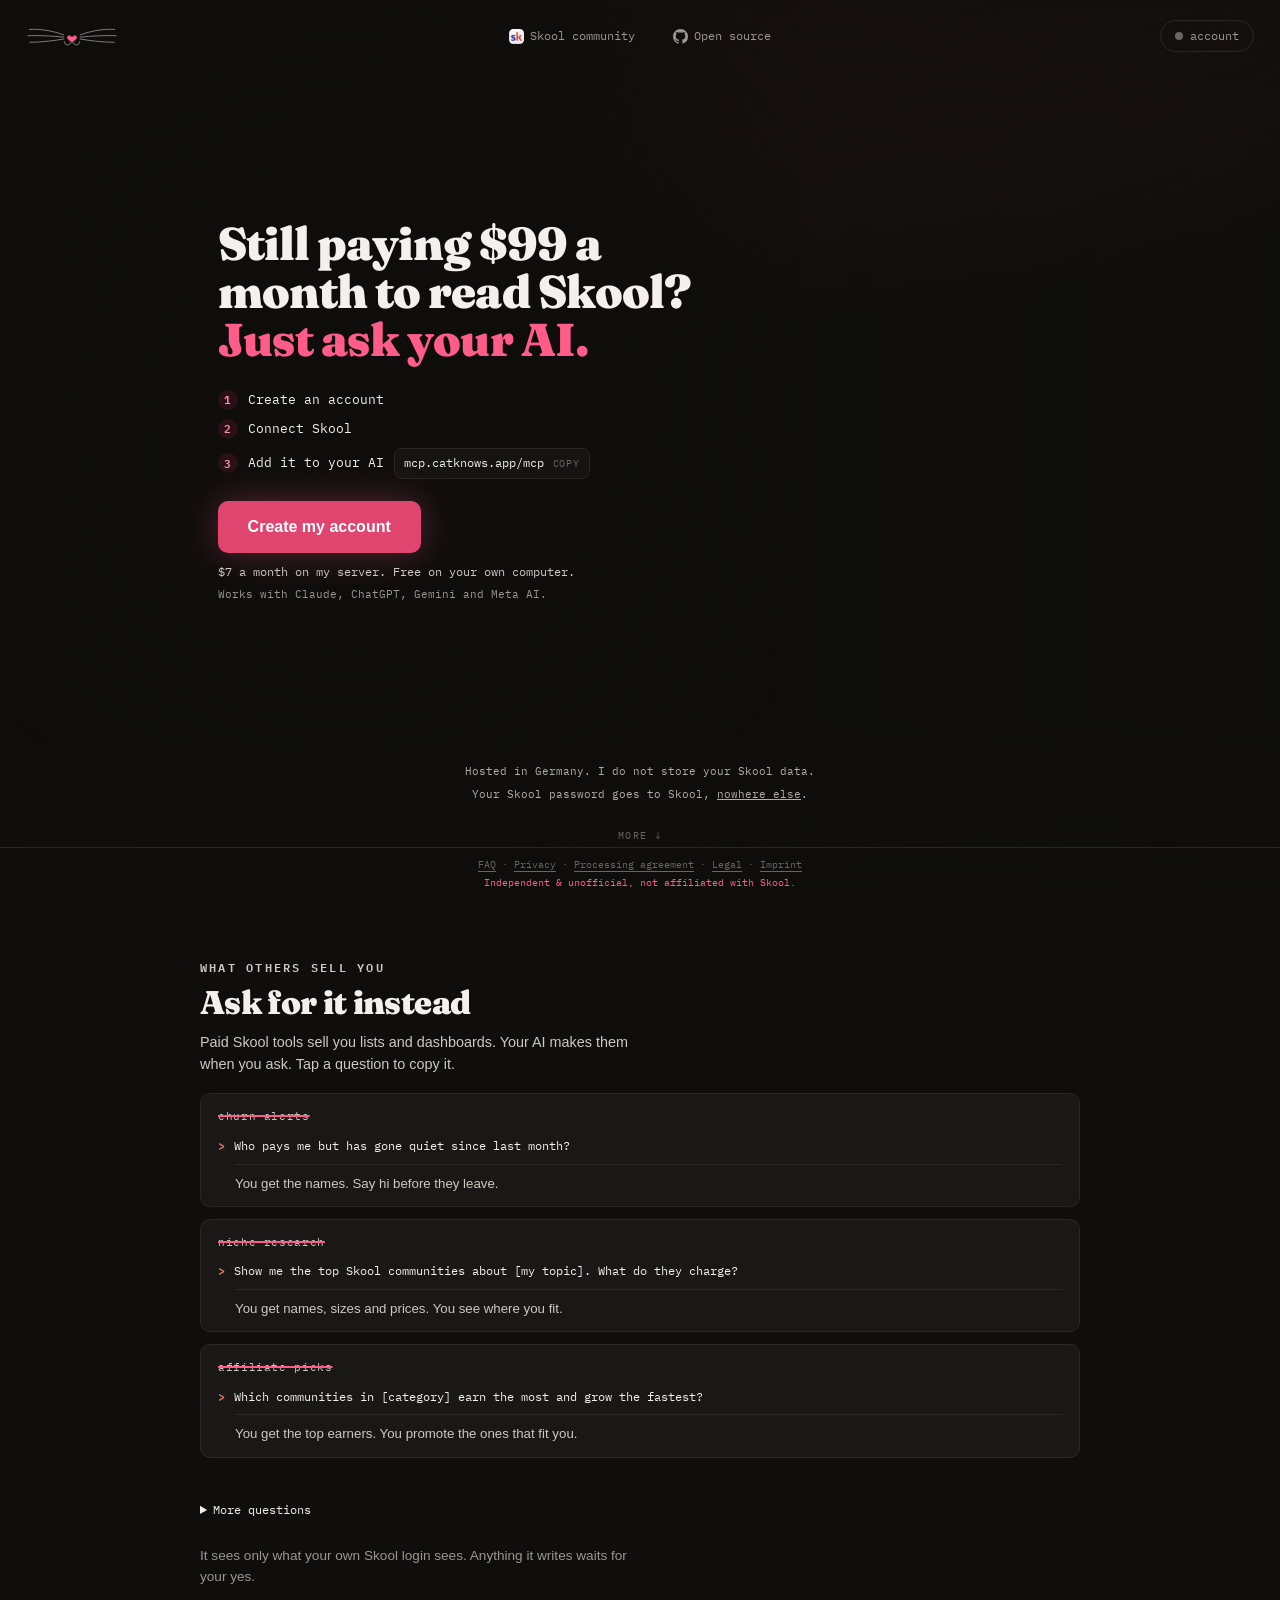
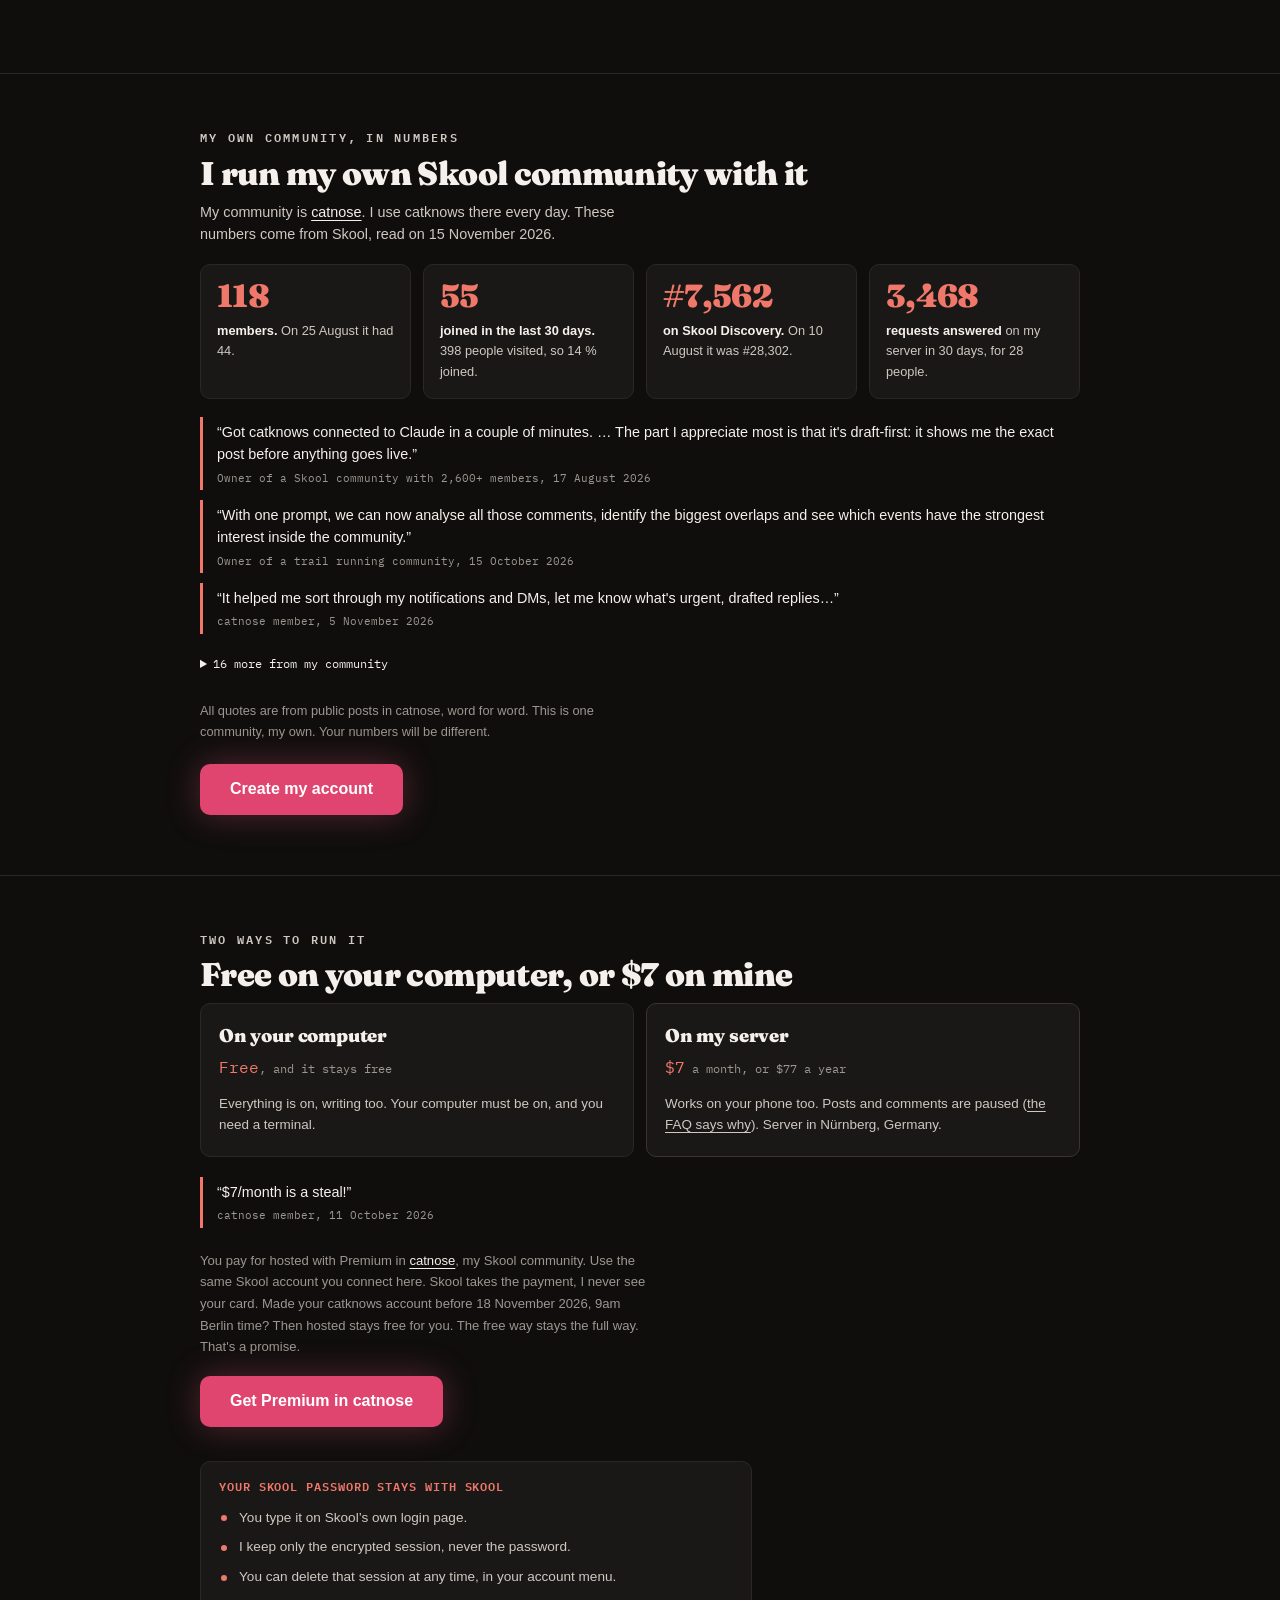
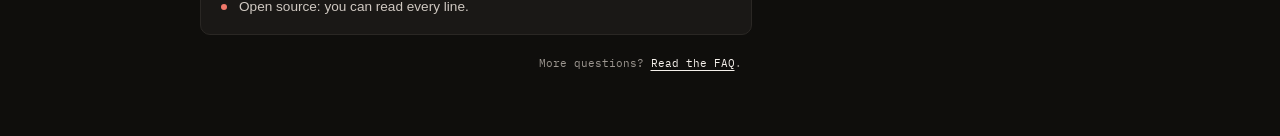
==== commit 18bb57c2: "web: proof numbers on the landing page come from the daily numbers file, published values stay as fa" ====
--- a/deploy/web/index.html
+++ b/deploy/web/index.html
@@ -846,7 +846,9 @@
 </section>
 
 <!-- 3. The proof (rebuilt 2026-11-15). Numbers come from the autopilot's daily
-     reading of catnose (vault: skool-mirror/trends), each with its date. Quotes
+     reading of catnose (vault: skool-mirror/trends), each with its date.
+     data-live spans are filled in by dashboard.home from the daily numbers
+     file (autopilot.website_zahlen); the values here are the fallback. Quotes
      are word for word from public catnose posts, no DMs, no names until the
      people agree. List: vault stimmen-community-2026-11-15. -->
 <section class="proof" id="proof" aria-labelledby="proof-title">
@@ -856,23 +858,23 @@
     <p class="ask-lead">My community is
        <a href="https://www.skool.com/cat-knows-1423/about" target="_blank" rel="noopener">catnose</a>.
        I use catknows there every day. These numbers come from Skool,
-       read on <time datetime="2026-11-15">15 November 2026</time>.</p>
+       read on <time data-live="date" datetime="2026-11-15">15 November 2026</time>.</p>
     <div class="proof-grid">
       <article class="proof-card">
-        <p class="proof-num">118</p>
+        <p class="proof-num"><span data-live="members">118</span></p>
         <p class="proof-cap"><strong>members.</strong> On 25 August it had 44.</p>
       </article>
       <article class="proof-card">
-        <p class="proof-num">55</p>
-        <p class="proof-cap"><strong>joined in the last 30 days.</strong> 398 people visited, so 14&nbsp;% joined.</p>
+        <p class="proof-num"><span data-live="signups">55</span></p>
+        <p class="proof-cap"><strong>joined in the last 30 days.</strong> <span data-live="visitors">398</span> people visited, so <span data-live="join_pct">14</span>&nbsp;% joined.</p>
       </article>
       <article class="proof-card">
-        <p class="proof-num">#7,562</p>
+        <p class="proof-num">#<span data-live="rank">7,562</span></p>
         <p class="proof-cap"><strong>on Skool Discovery.</strong> On 10 August it was #28,302.</p>
       </article>
       <article class="proof-card">
-        <p class="proof-num">3,468</p>
-        <p class="proof-cap"><strong>requests answered</strong> on my server in 30 days, for 28 people.</p>
+        <p class="proof-num"><span data-live="requests">3,468</span></p>
+        <p class="proof-cap"><strong>requests answered</strong> on my server in 30 days, for <span data-live="people">28</span> people.</p>
       </article>
     </div>
     
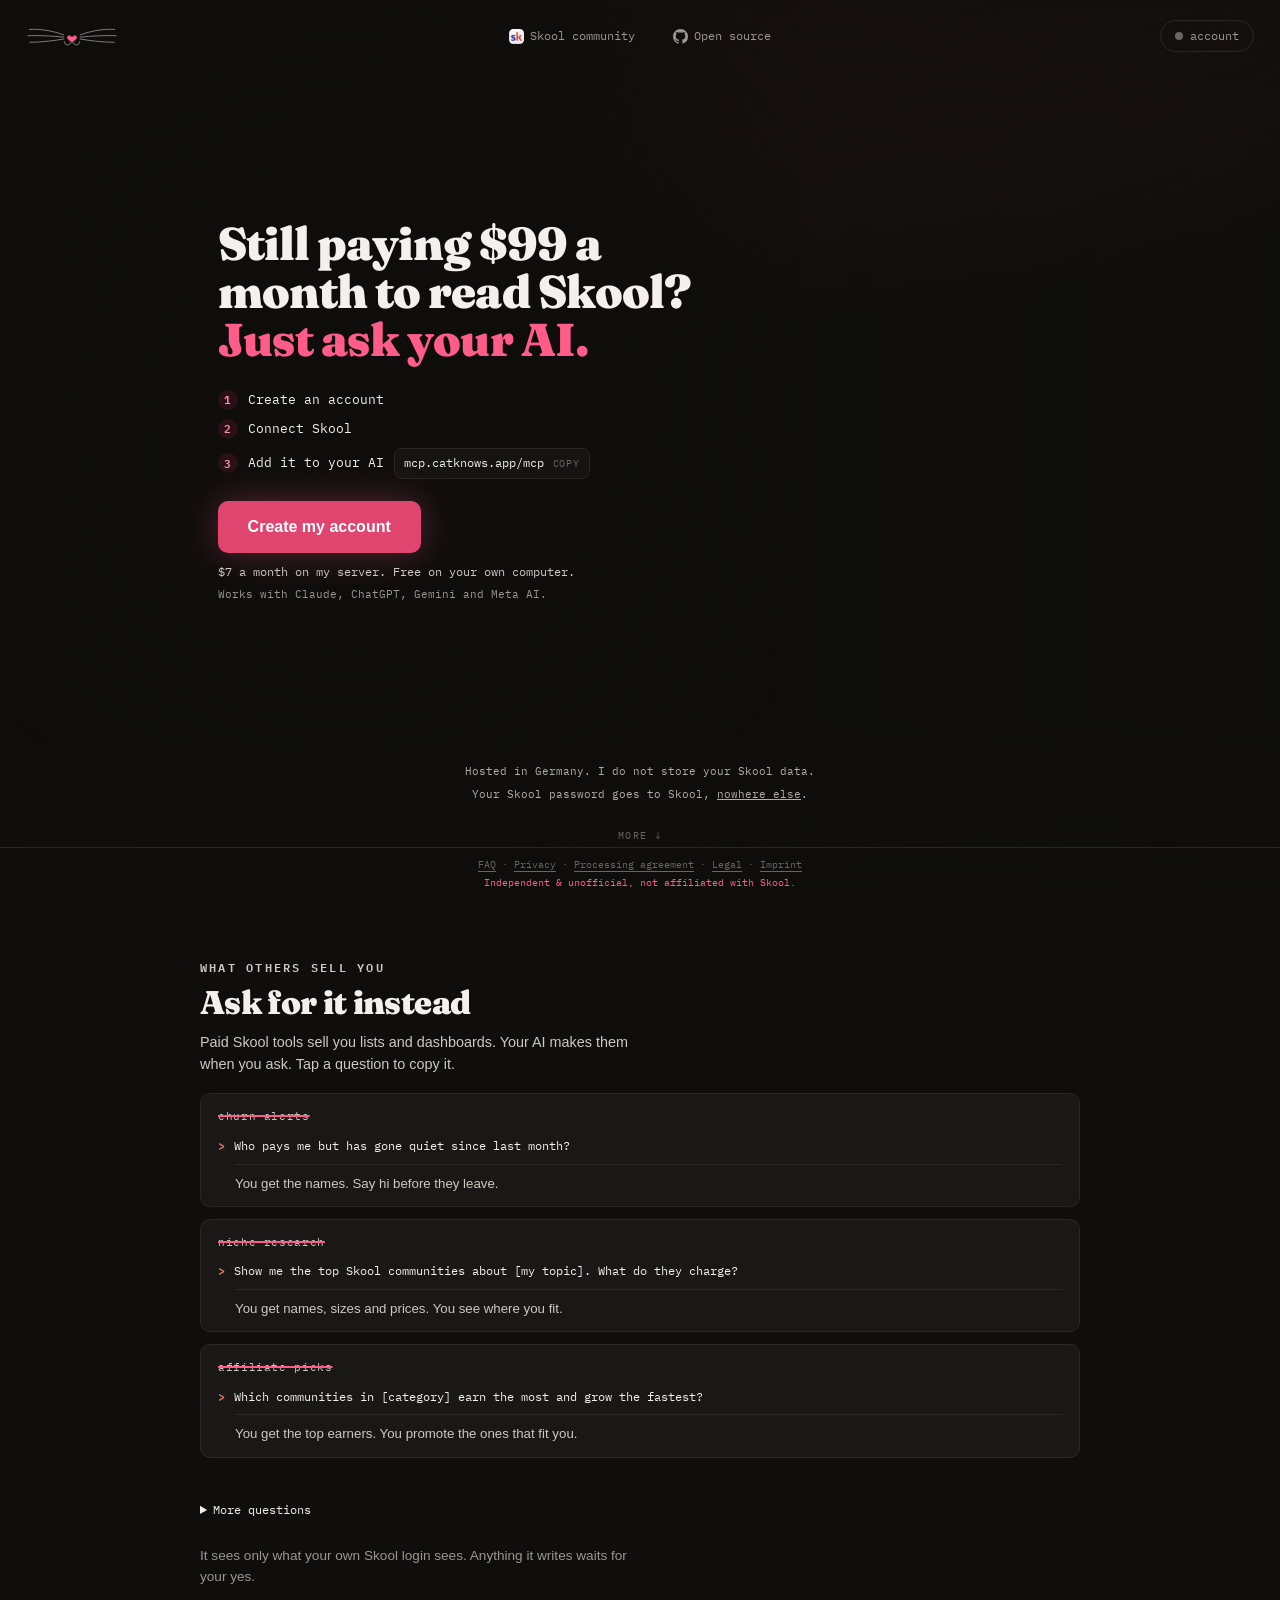
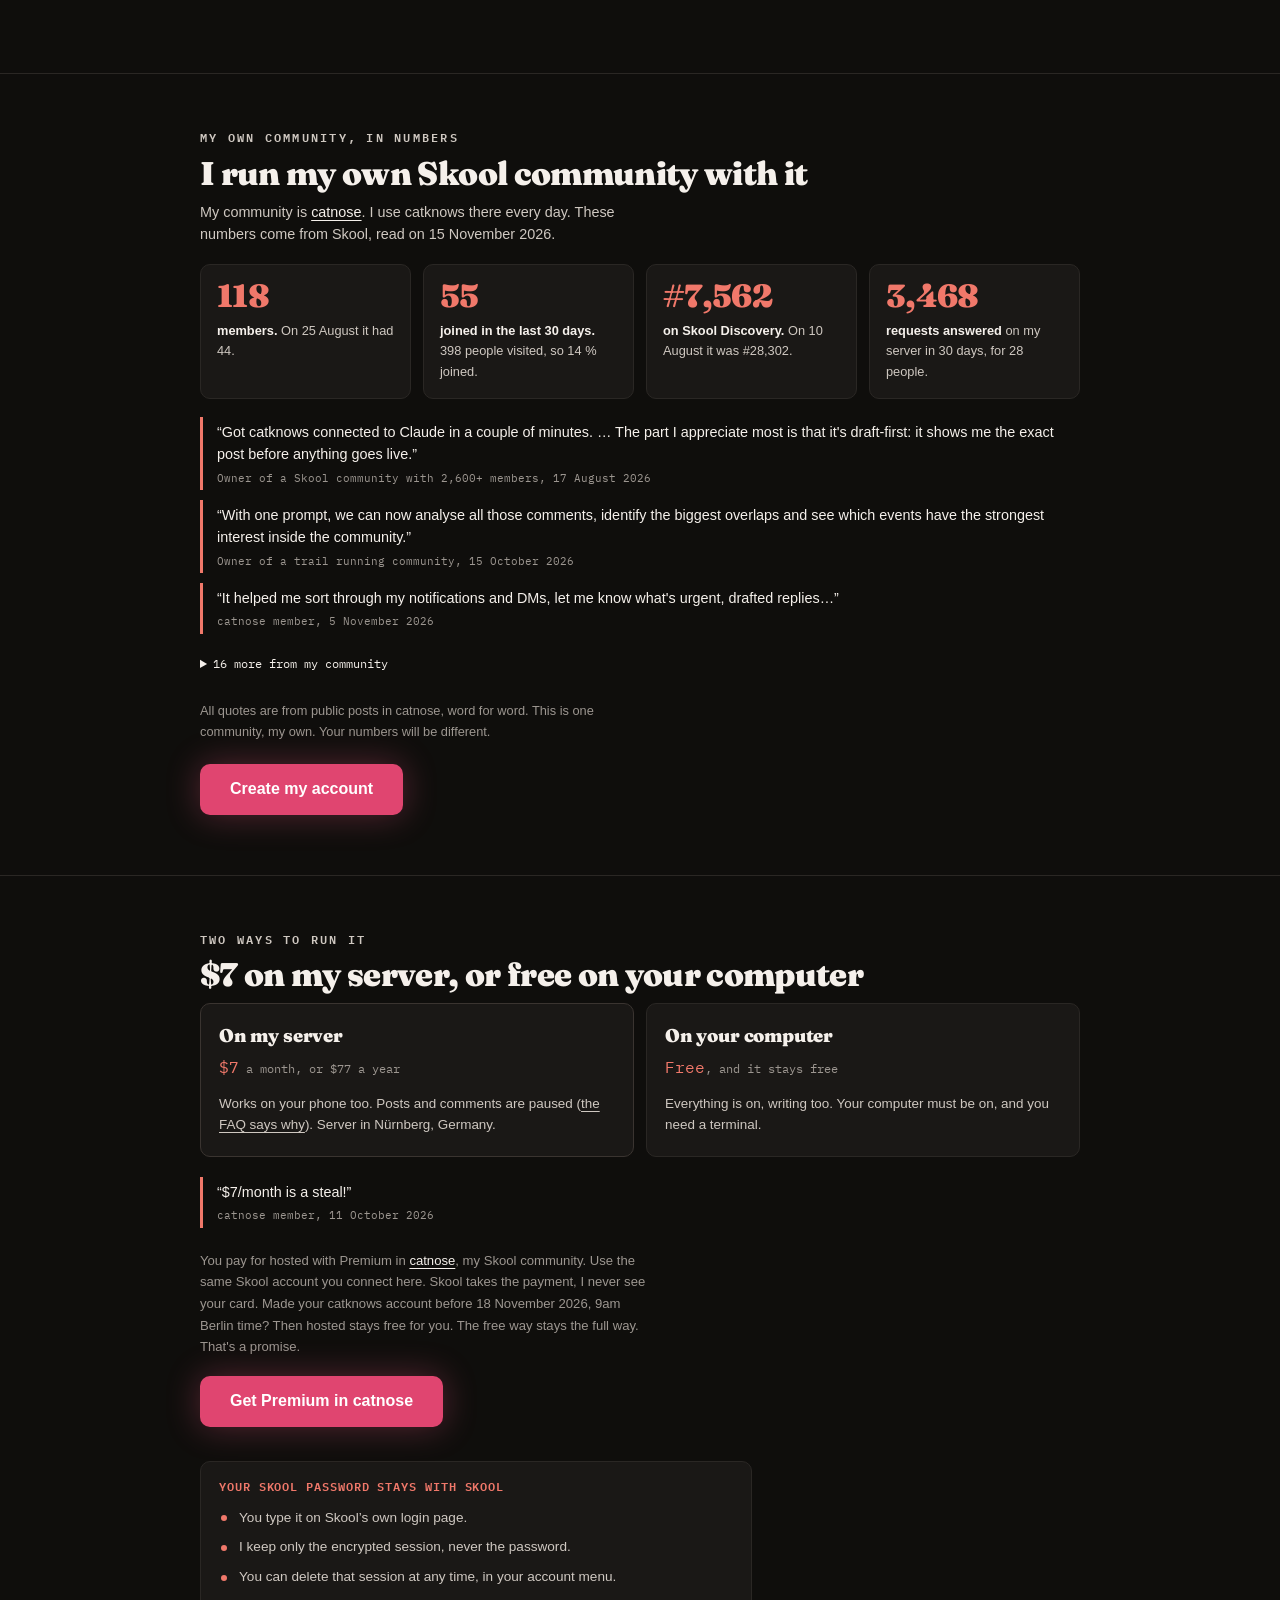
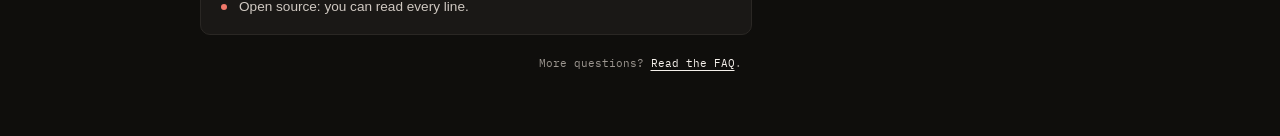
==== commit c4c51ca3: "web: pricing shows hosted first, then the free self-hosted way Co-Authored-By: Claude Opus 5.5 <nore" ====
--- a/deploy/web/index.html
+++ b/deploy/web/index.html
@@ -915,17 +915,17 @@
 <section class="ways" id="pricing" aria-labelledby="ways-title">
   <div class="ask-shell">
     <p class="kicker">TWO WAYS TO RUN IT</p>
-    <h2 id="ways-title">Free on your computer, or $7 on mine</h2>
+    <h2 id="ways-title">$7 on my server, or free on your computer</h2>
     <div class="ways-grid">
+      <article class="way way-hosted">
+        <h3>On my server</h3>
+        <p class="way-price">$7<span> a month, or $77 a year</span></p>
+        <p class="way-line">Works on your phone too. Posts and comments are paused (<a href="/faq">the FAQ says why</a>). Server in N&uuml;rnberg, Germany.</p>
+      </article>
       <article class="way">
         <h3>On your computer</h3>
         <p class="way-price">Free<span>, and it stays free</span></p>
         <p class="way-line">Everything is on, writing too. Your computer must be on, and you need a terminal.</p>
-      </article>
-      <article class="way way-hosted">
-        <h3>On my server</h3>
-        <p class="way-price">$7<span> a month, or $77 a year</span></p>
-        <p class="way-line">Works on your phone too. Posts and comments are paused (<a href="/faq">the FAQ says why</a>). Server in N&uuml;rnberg, Germany.</p>
       </article>
     </div>
     
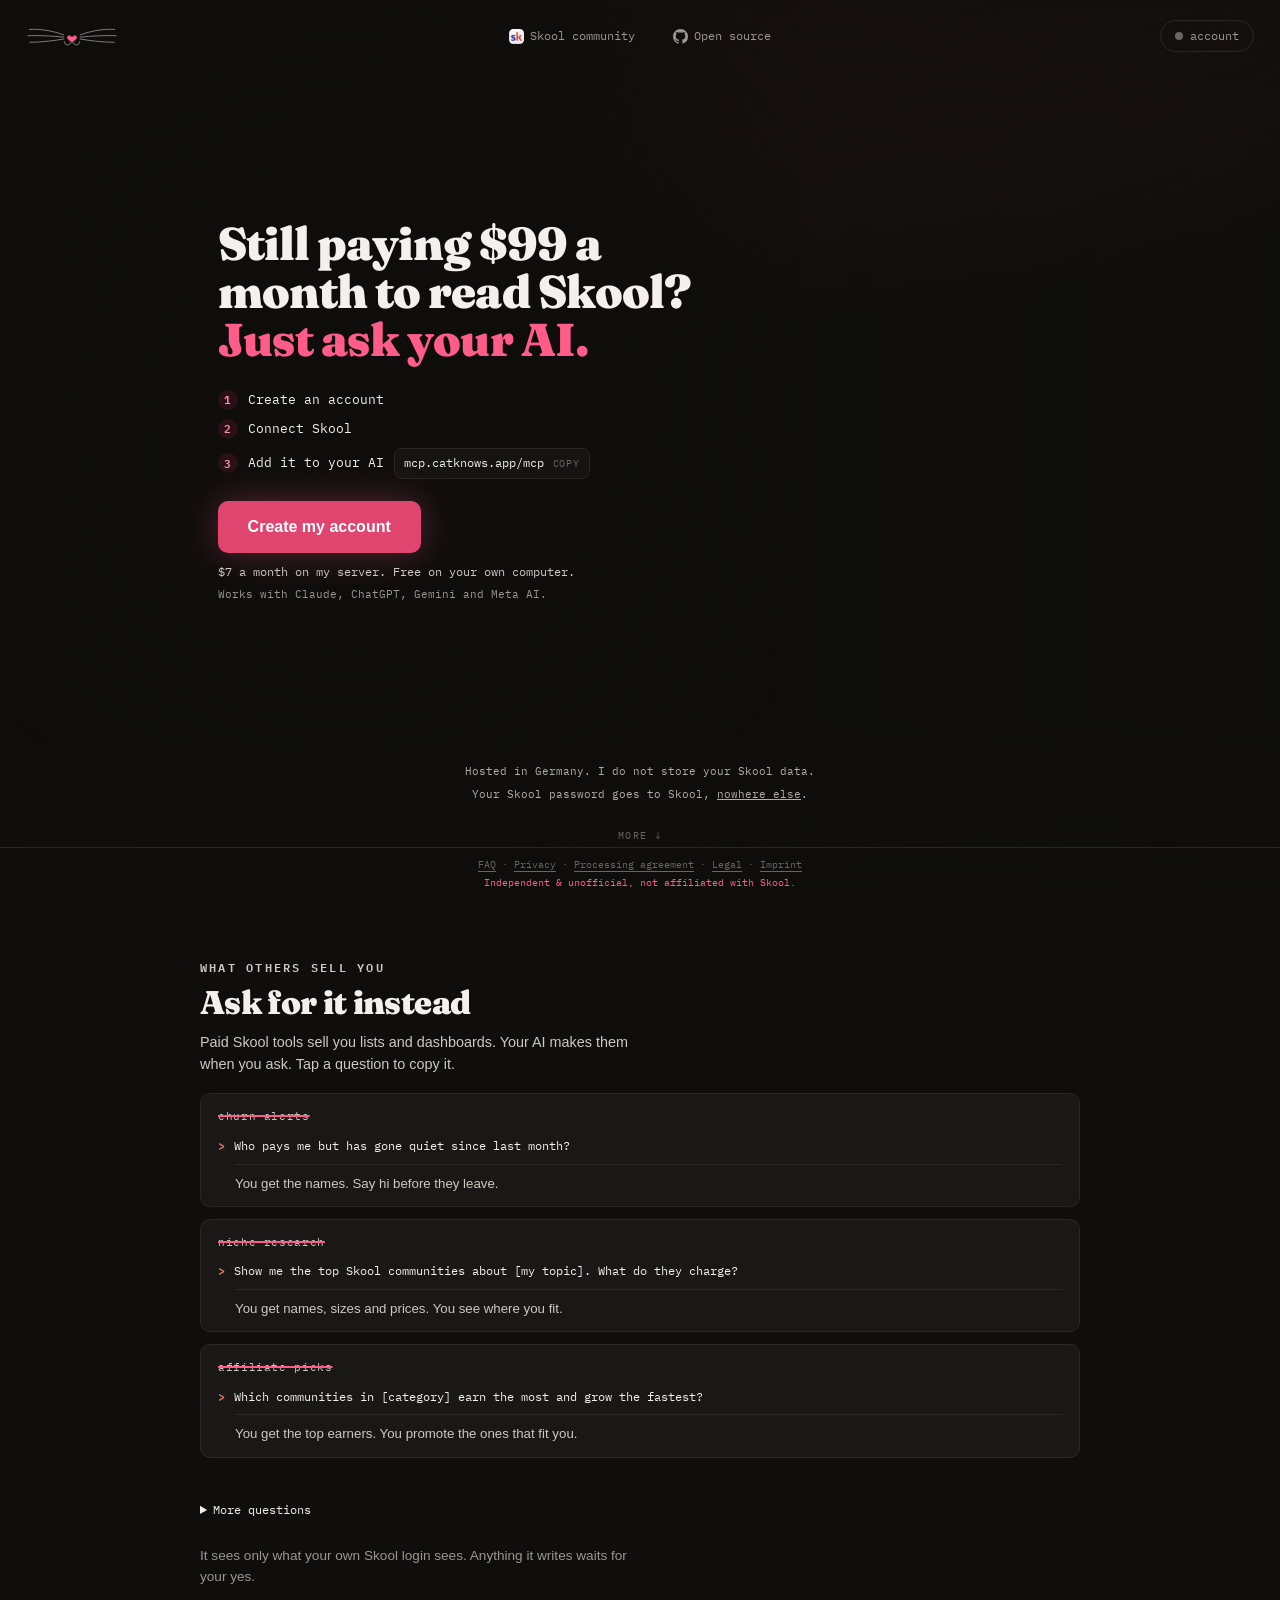
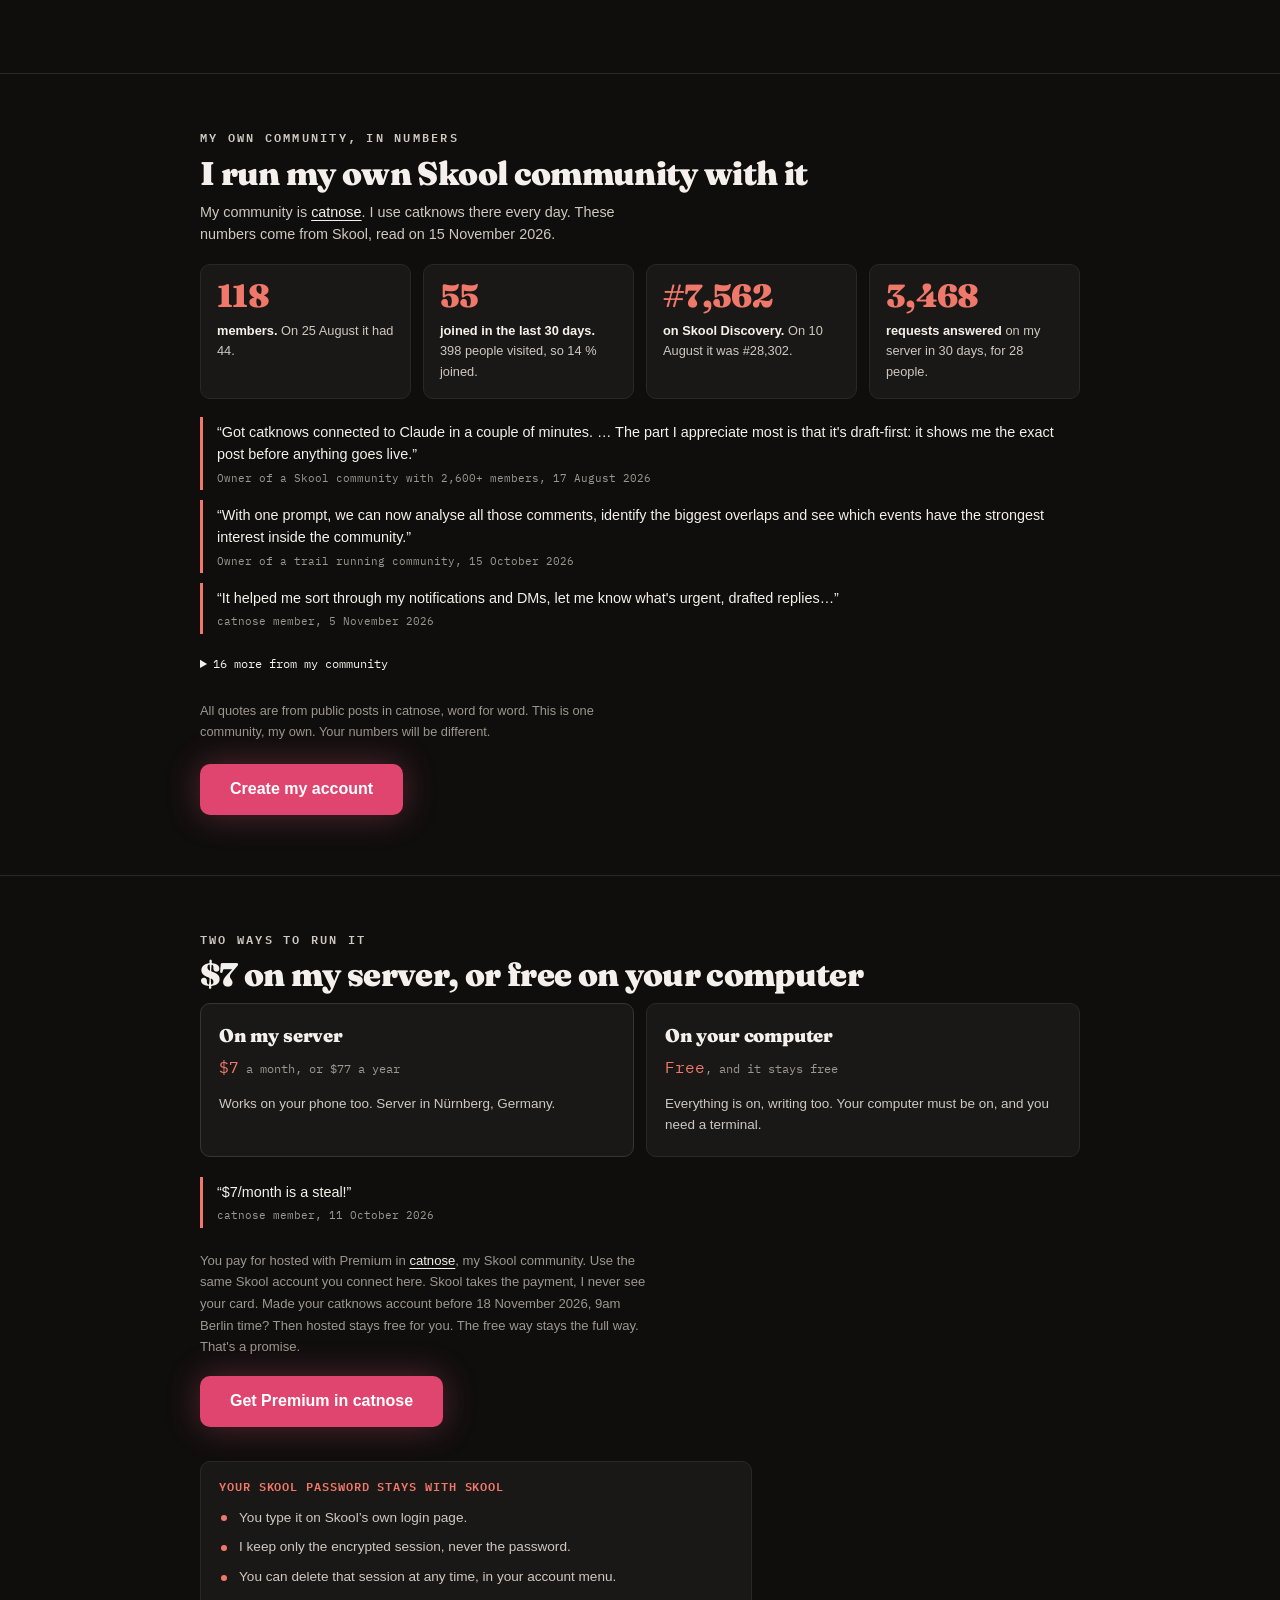
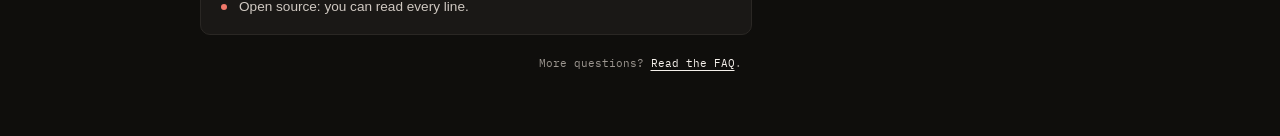
==== commit 26a6c075: "web: posting is no longer paused, drop the stale line Co-Authored-By: Claude <noreply@anthropic.com>" ====
--- a/deploy/web/index.html
+++ b/deploy/web/index.html
@@ -313,6 +313,21 @@
   transform: translateY(-1px);
 }
 .cta:focus-visible { outline: 2px solid var(--ink); outline-offset: 3px; }
+
+/* Signed in, but the paid check has paused the tools (billing.py). Hidden
+   until /auth/status says so; then it is the first thing on the page. */
+.paused {
+  background: var(--card); border: 1px solid var(--warn); border-radius: 12px;
+  padding: 16px 18px; margin: 0 0 18px; max-width: 54ch;
+}
+.paused[hidden] { display: none; }
+.paused h2 {
+  font-size: 1.05rem; margin-bottom: 6px;
+  display: flex; align-items: center; gap: 9px;
+}
+.paused p { font-size: 0.92rem; line-height: 1.55; color: #CFC8C1; margin-bottom: 8px; }
+.paused .cta { margin-top: 12px; }
+.paused-more { display: inline-block; margin: 12px 0 0 16px; font-size: 0.88rem; color: #CFC8C1; }
 
 /* Its own scrim: the clip runs bright right here (desk lamp, keyboard glow),
    and small mono type at 0.66rem needs the full 4.5:1. */
@@ -727,7 +742,8 @@
     </summary>
     <div class="acct-panel" id="acct-panel">
       <!-- default: not signed in; the script swaps this after /auth/status -->
-      <form id="login-form">
+      <!-- method=post: a submit without the script must not put the password in the URL -->
+      <form id="login-form" method="post" action="/auth/password">
         <input class="acct-input" type="email" name="email" placeholder="email"
                required autocomplete="email">
         <input class="acct-input" type="password" name="password" placeholder="password"
@@ -747,6 +763,14 @@
 <div class="shell">
 
 <main>
+  <aside class="paused" id="paused-note" hidden>
+    <h2><span class="acct-dot warn"></span> Your tools are paused</h2>
+    <p>Hosted needs Premium or VIP in catnose, my Skool community.
+       Upgrade with the Skool account you connected here and it works again within the hour.</p>
+    <p>Your account, your login and your Skool connection stay as they are :)</p>
+    <a class="cta" href="https://www.skool.com/cat-knows-1423/plans" target="_blank" rel="noopener">Get Premium in catnose</a>
+    <a class="paused-more" href="https://www.skool.com/cat-knows-1423/about" target="_blank" rel="noopener">Open the community</a>
+  </aside>
   <h1>Still paying $99 a month to read Skool? <em>Just ask your AI.</em></h1>
 
   <!-- The typed demo is gone: the background clip now shows a real catknows
@@ -920,7 +944,7 @@
       <article class="way way-hosted">
         <h3>On my server</h3>
         <p class="way-price">$7<span> a month, or $77 a year</span></p>
-        <p class="way-line">Works on your phone too. Posts and comments are paused (<a href="/faq">the FAQ says why</a>). Server in N&uuml;rnberg, Germany.</p>
+        <p class="way-line">Works on your phone too. Server in N&uuml;rnberg, Germany.</p>
       </article>
       <article class="way">
         <h3>On your computer</h3>
@@ -1120,17 +1144,38 @@
     .then(function (st) {
       if (!st || !st.signed_in) return;
       /* Signed in already: the big buttons would land on the registration
-         form again (Mindy, 2026-11-18). Let them connect Skool instead. */
-      if (!st.skool_connected) {
-        document.querySelectorAll('a.cta[href*="register=1"]').forEach(function (a) {
+         form again (Mindy, 2026-11-18; Li, 2026-11-23, with Skool connected).
+         Whatever comes next for this visitor, it is never "create account". */
+      var plans = 'https://www.skool.com/cat-knows-1423/plans';
+      document.querySelectorAll('a.cta[href*="register=1"]').forEach(function (a) {
+        if (st.paused) {
+          a.setAttribute('href', plans);
+          a.setAttribute('target', '_blank');
+          a.setAttribute('rel', 'noopener');
+          a.textContent = 'Get Premium in catnose';
+        } else if (!st.skool_connected) {
           a.setAttribute('href', '#');
           a.setAttribute('data-connect-skool', '');
-        });
-      }
+          a.textContent = 'Connect Skool';
+        } else {
+          a.style.display = 'none'; /* all set: step 3 is right above */
+        }
+      });
       var dot = document.getElementById('acct-dot');
       var panel = document.getElementById('acct-panel');
       var who = '<div class="who">' + esc(st.email) + '</div>';
-      if (st.skool_connected) {
+      if (st.paused) {
+        /* The paid check paused the tools (billing.py). Say it where they look. */
+        document.getElementById('paused-note').hidden = false;
+        dot.className = 'acct-dot warn';
+        panel.innerHTML = who +
+          '<div class="state"><span class="acct-dot warn"></span> Tools paused</div>' +
+          '<a class="acct-btn" href="' + plans + '" target="_blank" rel="noopener">Get Premium in catnose</a>' +
+          '<div class="acct-links" style="margin-top:8px">' +
+          '<a href="#" data-connect-skool>Reconnect</a> &middot; ' +
+          '<a href="#" data-disconnect-skool>Disconnect</a> &middot; ' +
+          '<a href="/auth/logout">Log out</a></div>';
+      } else if (st.skool_connected) {
         dot.className = 'acct-dot ok';
         panel.innerHTML = who +
           '<div class="state"><span class="acct-dot ok"></span> Skool connected</div>' +
